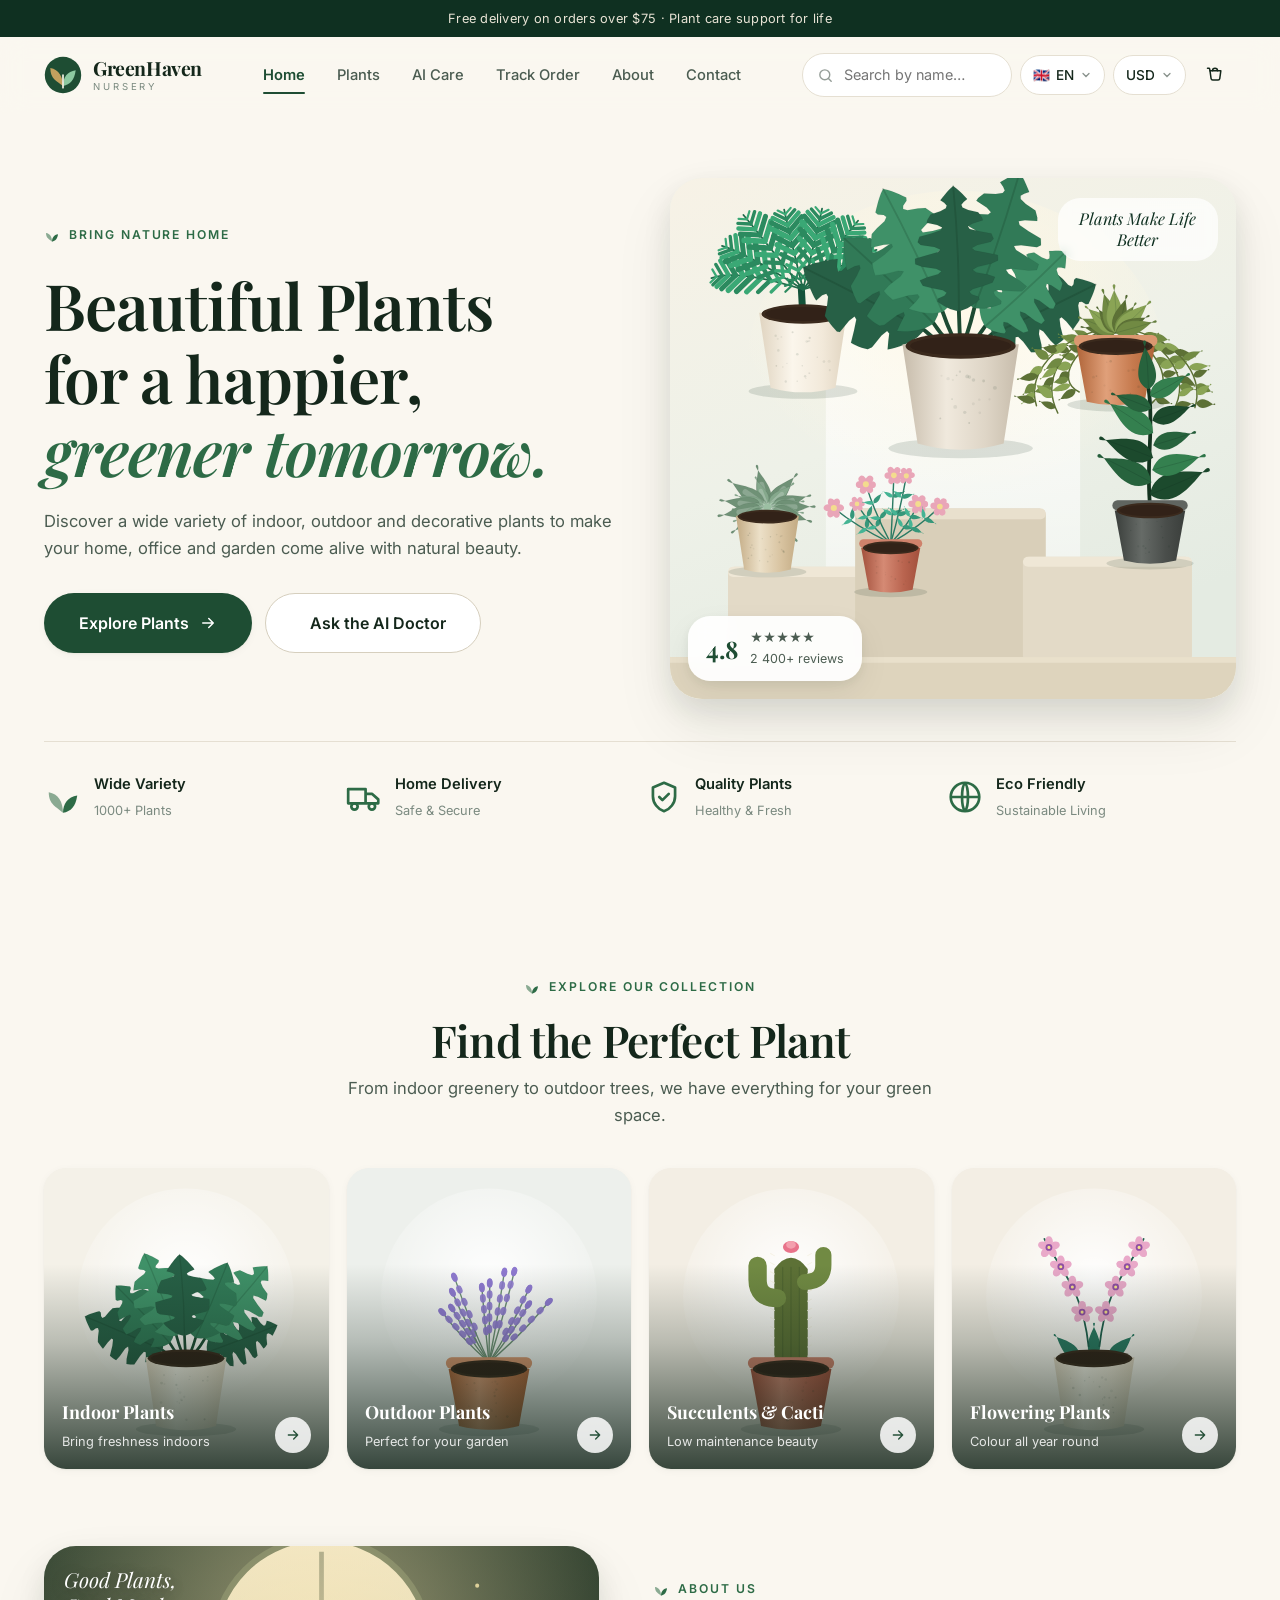
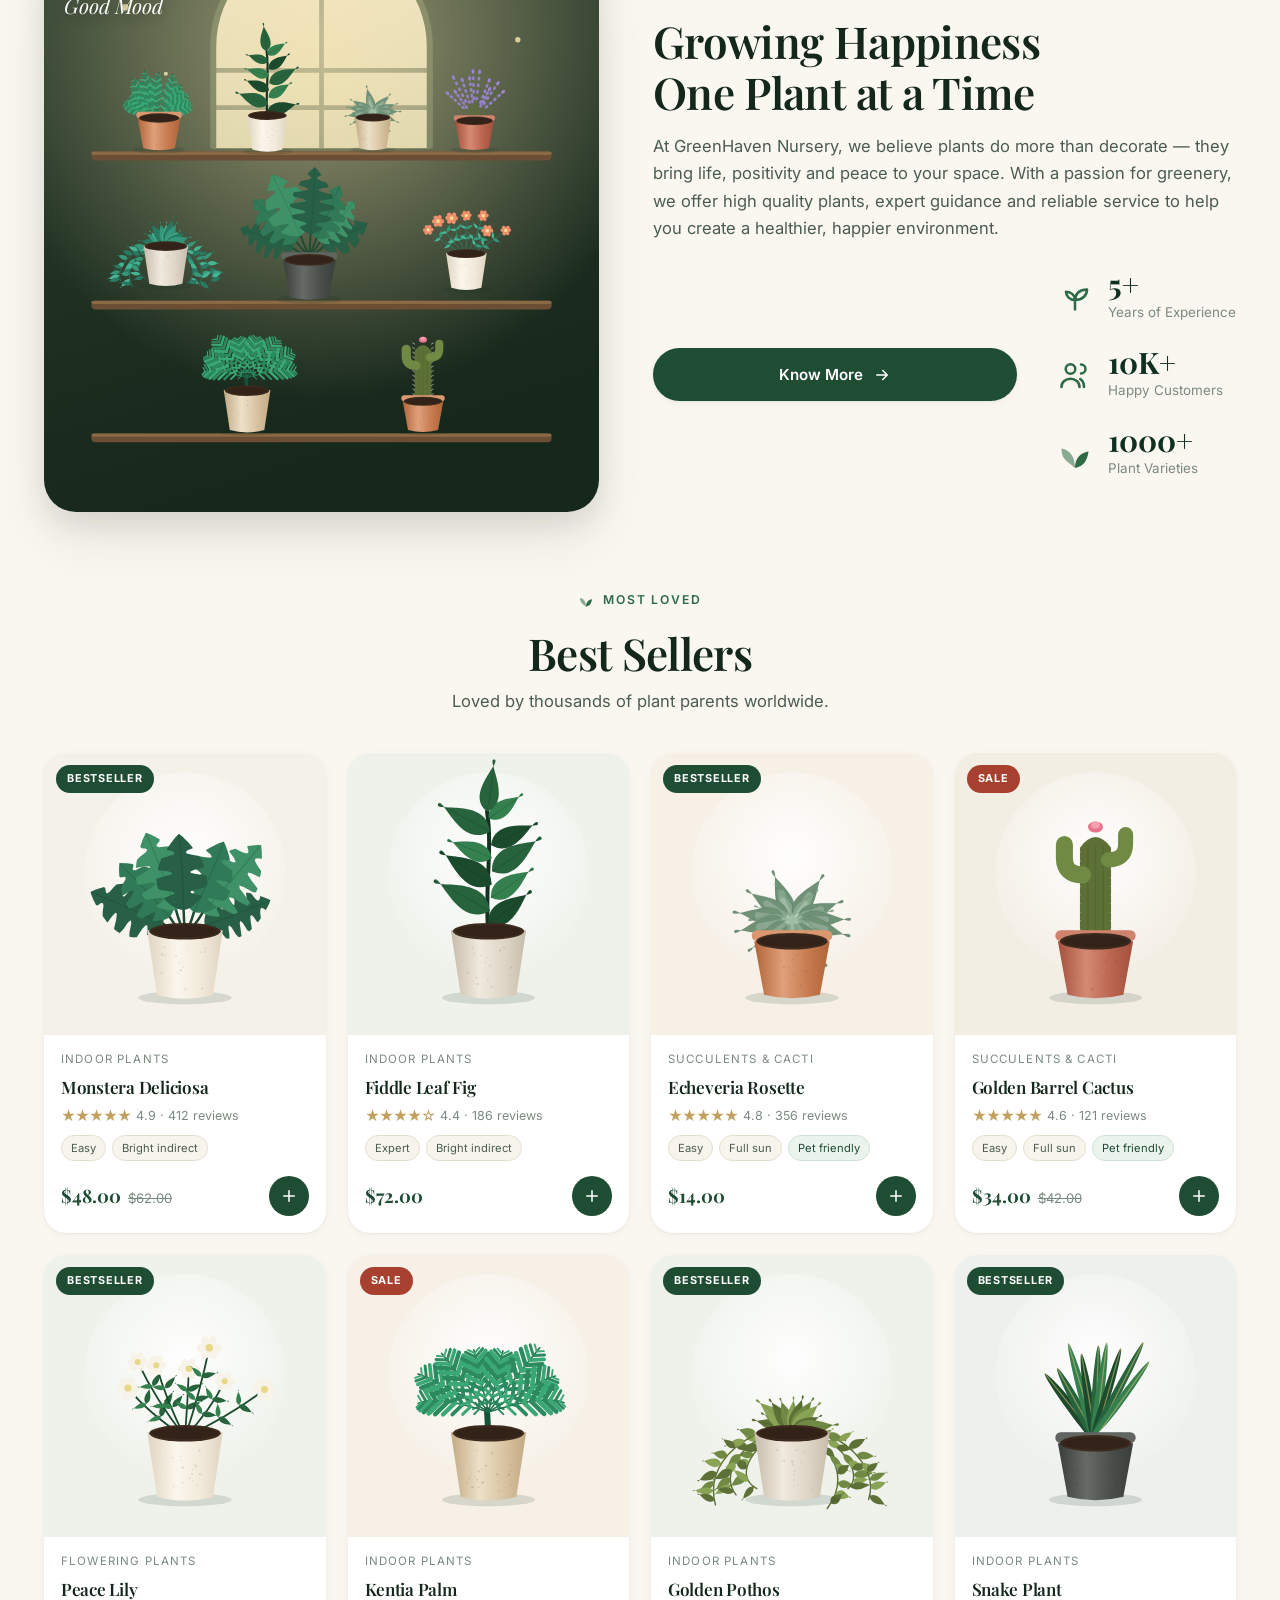
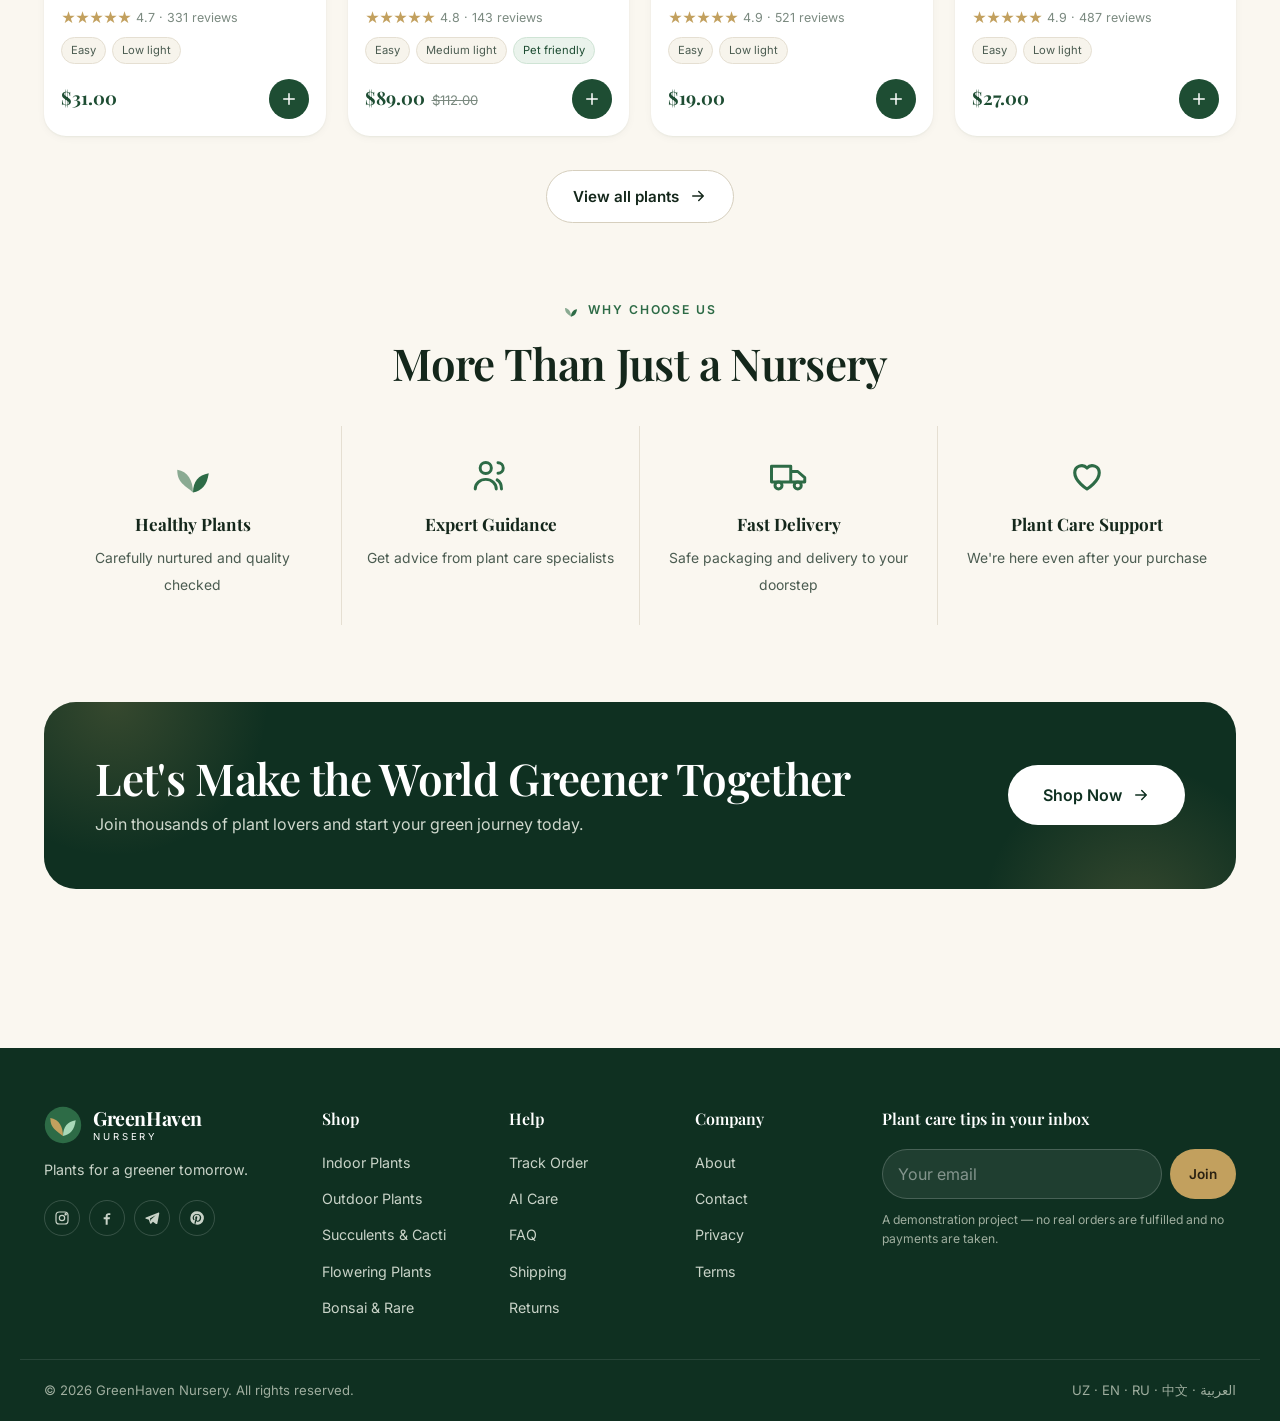
==== index.html @ f71c5d6a "GreenHaven Nursery: multilingual plant shop with AI care assistant Static site (no build step, no ba" ====
<!doctype html>
<html lang="en" dir="ltr">
<head>
<meta charset="utf-8">
<meta name="viewport" content="width=device-width, initial-scale=1">
<title>GreenHaven Nursery — Plants, Flowers & AI Plant Care</title>
<meta name="description" content="Buy healthy indoor and outdoor plants, track your order, and ask our AI plant doctor anything about plant care.">
<meta name="theme-color" content="#1e4d33">
<link rel="icon" href="assets/img/ui/favicon.svg" type="image/svg+xml">
<link rel="preconnect" href="https://fonts.googleapis.com">
<link rel="preconnect" href="https://fonts.gstatic.com" crossorigin>
<link href="https://fonts.googleapis.com/css2?family=Playfair+Display:ital,wght@0,500;0,600;0,700;1,500;1,600&family=Inter:wght@400;500;600;700&family=Noto+Kufi+Arabic:wght@400;600;700&family=Noto+Sans+SC:wght@400;500;700&display=swap" rel="stylesheet">
<link rel="stylesheet" href="assets/css/style.css">
<meta property="og:title" content="GreenHaven Nursery">
<meta property="og:description" content="Plants, flowers and an AI plant-care doctor — in five languages.">
<meta property="og:type" content="website">
</head>
<body>

<div class="topbar">
  <span data-i18n="topbar.msg">Free delivery on orders over $75 · Plant care support for life</span>
</div>

<header class="site-head" id="head">
  <div class="wrap nav">
    <a href="#/" class="logo" aria-label="GreenHaven home">
      <svg class="logo-mark" viewBox="0 0 48 48" aria-hidden="true">
        <circle cx="24" cy="24" r="23" fill="#1e4d33"/>
        <path d="M24 38c0-11 5.5-18.5 16-20-1.5 12.5-7 18-16 20Z" fill="#8cc9a0"/>
        <path d="M24 38C16 31 8 29 8 15c11 2 16 11 16 23Z" fill="#c2a05e"/>
        <path d="M24 40V24" stroke="#f2efe3" stroke-width="2.2" stroke-linecap="round"/>
      </svg>
      <span class="logo-text"><b>GreenHaven</b><span>Nursery</span></span>
    </a>

    <nav class="nav-links" id="navLinks">
      <a href="#/"        data-route="home"    data-i18n="nav.home">Home</a>
      <a href="#/shop"    data-route="shop"    data-i18n="nav.shop">Plants</a>
      <a href="#/care"    data-route="care"    data-i18n="nav.care">AI Care</a>
      <a href="#/track"   data-route="track"   data-i18n="nav.track">Track Order</a>
      <a href="#/about"   data-route="about"   data-i18n="nav.about">About</a>
      <a href="#/contact" data-route="contact" data-i18n="nav.contact">Contact</a>
    </nav>

    <div class="nav-tools">
      <div class="search-wrap">
        <div class="search-box">
          <svg viewBox="0 0 24 24" fill="none" stroke="currentColor" stroke-width="2" aria-hidden="true"><circle cx="11" cy="11" r="7"/><path d="m20 20-3.5-3.5" stroke-linecap="round"/></svg>
          <input type="search" id="search" autocomplete="off" data-i18n-ph="shop.search.ph" placeholder="Search by name…" aria-label="Search plants">
        </div>
        <div class="search-pop" id="searchPop"></div>
      </div>

      <div class="picker" id="langPicker">
        <button class="picker-btn" id="langBtn" aria-haspopup="true" aria-expanded="false">
          <span class="flag" id="langFlag">🇬🇧</span>
          <span id="langLabel">EN</span>
          <svg class="caret" viewBox="0 0 24 24" fill="none" stroke="currentColor" stroke-width="2.5" aria-hidden="true"><path d="m6 9 6 6 6-6" stroke-linecap="round"/></svg>
        </button>
        <div class="picker-menu" id="langMenu" role="menu"></div>
      </div>

      <div class="picker" id="curPicker">
        <button class="picker-btn" id="curBtn" aria-haspopup="true" aria-expanded="false">
          <span id="curLabel">USD</span>
          <svg class="caret" viewBox="0 0 24 24" fill="none" stroke="currentColor" stroke-width="2.5" aria-hidden="true"><path d="m6 9 6 6 6-6" stroke-linecap="round"/></svg>
        </button>
        <div class="picker-menu" id="curMenu" role="menu"></div>
      </div>

      <a href="#/cart" class="icon-btn" id="cartBtn" aria-label="Cart">
        <svg viewBox="0 0 24 24" fill="none" stroke="currentColor" stroke-width="1.8" aria-hidden="true"><path d="M6 7h13l-1.3 9.3a2 2 0 0 1-2 1.7H9.3a2 2 0 0 1-2-1.7L6 7Z" stroke-linejoin="round"/><path d="M9 7a3 3 0 0 1 6 0" stroke-linecap="round"/><path d="M3 4h1.6a1 1 0 0 1 1 .8L6 7" stroke-linecap="round"/></svg>
        <span class="cart-count" id="cartCount" hidden>0</span>
      </a>

      <button class="icon-btn burger" id="burger" aria-label="Menu">
        <svg viewBox="0 0 24 24" fill="none" stroke="currentColor" stroke-width="2" aria-hidden="true"><path d="M4 7h16M4 12h16M4 17h16" stroke-linecap="round"/></svg>
      </button>
    </div>
  </div>
</header>

<div class="drawer-back" id="drawerBack"></div>
<aside class="drawer" id="drawer" aria-label="Menu">
  <div class="drawer-head">
    <b style="font-family:var(--display);font-size:1.1rem" data-i18n="nav.menu">Menu</b>
    <button class="icon-btn" id="drawerClose" aria-label="Close">
      <svg viewBox="0 0 24 24" fill="none" stroke="currentColor" stroke-width="2" aria-hidden="true"><path d="M6 6l12 12M18 6 6 18" stroke-linecap="round"/></svg>
    </button>
  </div>
  <a href="#/"        data-route="home"    data-i18n="nav.home">Home</a>
  <a href="#/shop"    data-route="shop"    data-i18n="nav.shop">Plants</a>
  <a href="#/care"    data-route="care"    data-i18n="nav.care">AI Care</a>
  <a href="#/track"   data-route="track"   data-i18n="nav.track">Track Order</a>
  <a href="#/about"   data-route="about"   data-i18n="nav.about">About</a>
  <a href="#/contact" data-route="contact" data-i18n="nav.contact">Contact</a>
  <a href="#/cart"    data-route="cart"    data-i18n="nav.cart">Cart</a>
  <div class="drawer-pickers">
    <h6 data-i18n="c.language">Language</h6>
    <div class="row" id="drawerLang"></div>
    <h6 data-i18n="c.currency">Currency</h6>
    <div class="row" id="drawerCur"></div>
  </div>
</aside>

<main id="app" role="main"></main>

<footer class="site-foot">
  <div class="wrap foot-grid">
    <div class="foot-brand">
      <div class="logo">
        <svg class="logo-mark" viewBox="0 0 48 48" aria-hidden="true">
          <circle cx="24" cy="24" r="23" fill="#2d6b46"/>
          <path d="M24 38c0-11 5.5-18.5 16-20-1.5 12.5-7 18-16 20Z" fill="#a8d9b8"/>
          <path d="M24 38C16 31 8 29 8 15c11 2 16 11 16 23Z" fill="#c2a05e"/>
        </svg>
        <span class="logo-text"><b>GreenHaven</b><span>Nursery</span></span>
      </div>
      <p data-i18n="ft.tag">Plants for a greener tomorrow.</p>
      <div class="socials">
        <a href="#/contact" aria-label="Instagram"><svg viewBox="0 0 24 24" fill="none" stroke="currentColor" stroke-width="1.8"><rect x="3" y="3" width="18" height="18" rx="5"/><circle cx="12" cy="12" r="4"/><circle cx="17.5" cy="6.5" r="1" fill="currentColor"/></svg></a>
        <a href="#/contact" aria-label="Facebook"><svg viewBox="0 0 24 24" fill="currentColor"><path d="M13 22v-8h3l.5-3H13V9c0-1 .3-1.5 1.6-1.5H17V4.8c-.3 0-1.4-.1-2.6-.1-2.6 0-4.4 1.6-4.4 4.5V11H7v3h3v8h3Z"/></svg></a>
        <a href="#/contact" aria-label="Telegram"><svg viewBox="0 0 24 24" fill="currentColor"><path d="M21 4 2.8 11.2c-1 .4-1 1.7 0 2l4.5 1.4 1.7 5.2c.3.9 1.4 1 2 .3l2.4-2.5 4.5 3.3c.8.6 1.9.2 2.1-.8L22.9 5.3C23.1 4.4 22 3.6 21 4Zm-3.4 4-7 6.2-.3 3-1.4-4.3 8.7-4.9Z"/></svg></a>
        <a href="#/contact" aria-label="Pinterest"><svg viewBox="0 0 24 24" fill="currentColor"><path d="M12 2a10 10 0 0 0-3.6 19.3c-.1-.8-.1-2 .1-2.9l1.2-5s-.3-.6-.3-1.5c0-1.4.8-2.5 1.8-2.5.9 0 1.3.6 1.3 1.4 0 .9-.6 2.2-.9 3.4-.2 1 .5 1.9 1.5 1.9 1.9 0 3.2-2.4 3.2-5.2 0-2.1-1.5-3.7-4.1-3.7a4.7 4.7 0 0 0-4.9 4.7c0 .9.3 1.5.7 2 .2.2.2.3.1.5l-.2.8c-.1.3-.3.4-.5.2-1.3-.5-1.9-2-1.9-3.6 0-2.7 2.3-5.9 6.8-5.9 3.6 0 6 2.6 6 5.4 0 3.7-2 6.5-5.1 6.5-1 0-2-.6-2.3-1.2l-.6 2.5c-.2.8-.7 1.8-1.1 2.4A10 10 0 1 0 12 2Z"/></svg></a>
      </div>
    </div>

    <div>
      <h5 data-i18n="ft.shop">Shop</h5>
      <ul>
        <li><a href="#/shop?cat=indoor"    data-i18n="cat.indoor">Indoor Plants</a></li>
        <li><a href="#/shop?cat=outdoor"   data-i18n="cat.outdoor">Outdoor Plants</a></li>
        <li><a href="#/shop?cat=succulent" data-i18n="cat.succulent">Succulents</a></li>
        <li><a href="#/shop?cat=flowering" data-i18n="cat.flowering">Flowering</a></li>
        <li><a href="#/shop?cat=bonsai"    data-i18n="cat.bonsai">Bonsai</a></li>
      </ul>
    </div>

    <div>
      <h5 data-i18n="ft.help">Help</h5>
      <ul>
        <li><a href="#/track"   data-i18n="nav.track">Track Order</a></li>
        <li><a href="#/care"    data-i18n="nav.care">AI Care</a></li>
        <li><a href="#/contact" data-i18n="ft.faq">FAQ</a></li>
        <li><a href="#/contact" data-i18n="ft.shipping">Shipping</a></li>
        <li><a href="#/contact" data-i18n="ft.returns">Returns</a></li>
      </ul>
    </div>

    <div>
      <h5 data-i18n="ft.company">Company</h5>
      <ul>
        <li><a href="#/about"   data-i18n="nav.about">About</a></li>
        <li><a href="#/contact" data-i18n="nav.contact">Contact</a></li>
        <li><a href="#/about"   data-i18n="ft.privacy">Privacy</a></li>
        <li><a href="#/about"   data-i18n="ft.terms">Terms</a></li>
      </ul>
    </div>

    <div>
      <h5 data-i18n="ft.newsletter">Plant care tips in your inbox</h5>
      <form class="news" id="newsForm">
        <input type="email" required data-i18n-ph="ft.nph" placeholder="Your email" aria-label="Email">
        <button class="btn btn-accent btn-sm" type="submit" data-i18n="ft.njoin">Join</button>
      </form>
      <p class="tiny" style="margin-top:12px;color:#9fae9f" data-i18n="ft.demo">A demonstration project — no real orders are fulfilled and no payments are taken.</p>
    </div>
  </div>

  <div class="wrap foot-base">
    <span>© <span id="year">2026</span> GreenHaven Nursery. <span data-i18n="ft.rights">All rights reserved.</span></span>
    <span>UZ · EN · RU · 中文 · العربية</span>
  </div>
</footer>

<div class="toasts" id="toasts" aria-live="polite"></div>

<script src="assets/js/i18n.js"></script>
<script src="assets/js/data.js"></script>
<script src="assets/js/kb.js"></script>
<script src="assets/js/kb-topics.js"></script>
<script src="assets/js/kb-topics2.js"></script>
<script src="assets/js/kb-topics3.js"></script>
<script src="assets/js/ai.js"></script>
<script src="assets/js/store.js"></script>
<script src="assets/js/app.js"></script>
</body>
</html>
---- assets/css/style.css ----
/* ==========================================================================
   GreenHaven Nursery — design system
   ========================================================================== */

:root {
  --bg:        #faf7f0;
  --bg-tint:   #f2efe5;
  --surface:   #ffffff;
  --surface-2: #f7f4ec;
  --ink:       #14271b;
  --ink-2:     #4b5c51;
  --ink-3:     #7b8a80;
  --brand:     #1e4d33;
  --brand-2:   #2d6b46;
  --brand-ink: #0f3021;
  --accent:    #c2a05e;
  --accent-2:  #e8dcc0;
  --line:      #e5dfd2;
  --line-2:    #d6cfbe;
  --danger:    #a8402f;
  --ok:        #2d6b46;

  --r-sm: 8px;
  --r-md: 14px;
  --r-lg: 22px;
  --r-xl: 32px;
  --r-pill: 999px;

  --sh-1: 0 1px 2px rgba(20,39,27,.05), 0 2px 8px rgba(20,39,27,.04);
  --sh-2: 0 4px 12px rgba(20,39,27,.07), 0 12px 32px rgba(20,39,27,.06);
  --sh-3: 0 12px 28px rgba(20,39,27,.10), 0 28px 60px rgba(20,39,27,.08);

  --display: 'Playfair Display', Georgia, 'Times New Roman', serif;
  --body: 'Inter', system-ui, -apple-system, 'Segoe UI', Roboto, sans-serif;

  --wrap: 1240px;
  --nav-h: 76px;
}

html[lang="ar"] { --display: 'Noto Kufi Arabic', 'Playfair Display', serif;
                  --body: 'Noto Kufi Arabic', 'Inter', system-ui, sans-serif; }
html[lang="zh"] { --display: 'Noto Serif SC', 'Playfair Display', serif;
                  --body: 'Noto Sans SC', 'Inter', system-ui, sans-serif; }

* { box-sizing: border-box; }

html { scroll-behavior: smooth; -webkit-text-size-adjust: 100%; }

body {
  margin: 0;
  background: var(--bg);
  color: var(--ink);
  font-family: var(--body);
  font-size: 16px;
  line-height: 1.65;
  -webkit-font-smoothing: antialiased;
  overflow-x: hidden;
}

img, svg { max-width: 100%; display: block; }
a { color: inherit; text-decoration: none; }
button, input, select, textarea { font: inherit; color: inherit; }

h1, h2, h3, h4 { font-family: var(--display); font-weight: 600; line-height: 1.14; margin: 0; letter-spacing: -.015em; }
h1 { font-size: clamp(2.3rem, 5.2vw, 4rem); }
h2 { font-size: clamp(1.8rem, 3.6vw, 2.75rem); }
h3 { font-size: clamp(1.25rem, 2vw, 1.6rem); }
h4 { font-size: 1.08rem; }
p  { margin: 0 0 1em; }

.wrap { width: 100%; max-width: var(--wrap); margin-inline: auto; padding-inline: 24px; }
.sr { position: absolute; width: 1px; height: 1px; overflow: hidden; clip: rect(0 0 0 0); white-space: nowrap; }

/* --------------------------------------------------------------- buttons */
.btn {
  display: inline-flex; align-items: center; gap: 10px; justify-content: center;
  padding: 13px 26px; border-radius: var(--r-pill); border: 1.5px solid transparent;
  font-weight: 600; font-size: .95rem; cursor: pointer;
  transition: transform .16s ease, box-shadow .16s ease, background .16s ease, color .16s ease, border-color .16s ease;
  white-space: nowrap; background: none;
}
.btn:active { transform: translateY(1px); }
.btn-primary { background: var(--brand); color: #fff; box-shadow: var(--sh-1); }
.btn-primary:hover { background: var(--brand-ink); box-shadow: var(--sh-2); }
.btn-ghost { border-color: var(--line-2); color: var(--ink); background: var(--surface); }
.btn-ghost:hover { border-color: var(--brand); color: var(--brand); }
.btn-accent { background: var(--accent); color: #2a2111; }
.btn-accent:hover { filter: brightness(1.05); }
.btn-light { background: #fff; color: var(--brand-ink); }
.btn-light:hover { background: var(--accent-2); }
.btn-sm { padding: 9px 18px; font-size: .85rem; }
.btn-lg { padding: 16px 34px; font-size: 1rem; }
.btn-block { width: 100%; }
.btn[disabled] { opacity: .5; cursor: not-allowed; }
.btn .ico { width: 18px; height: 18px; flex: none; }
[dir="rtl"] .btn .ico-arrow { transform: scaleX(-1); }

.chip {
  display: inline-flex; align-items: center; gap: 7px; padding: 7px 15px;
  border-radius: var(--r-pill); border: 1px solid var(--line-2);
  background: var(--surface); font-size: .84rem; font-weight: 500; cursor: pointer;
  transition: all .15s ease;
}
.chip:hover { border-color: var(--brand); color: var(--brand); }
.chip.on { background: var(--brand); border-color: var(--brand); color: #fff; }

.eyebrow {
  display: inline-flex; align-items: center; gap: 9px;
  font-size: .76rem; font-weight: 600; letter-spacing: .16em; text-transform: uppercase;
  color: var(--brand-2);
}
.eyebrow::before { content: ''; width: 16px; height: 16px; flex: none;
  background: url("data:image/svg+xml,%3Csvg xmlns='http://www.w3.org/2000/svg' viewBox='0 0 24 24' fill='%232d6b46'%3E%3Cpath d='M12 22c0-6 3-10 9-11-1 7-4 10-9 11Z'/%3E%3Cpath d='M12 22C8 18 3 17 3 9c6 1 9 6 9 13Z' opacity='.55'/%3E%3C/svg%3E") center/contain no-repeat; }
.center { text-align: center; }
.center .eyebrow { justify-content: center; }
.lead { color: var(--ink-2); font-size: 1.04rem; max-width: 62ch; }
.center .lead { margin-inline: auto; }

/* ---------------------------------------------------------------- header */
.topbar {
  background: var(--brand-ink); color: #e8e3d5; font-size: .8rem;
  text-align: center; padding: 8px 16px; letter-spacing: .02em;
}
.topbar b { color: var(--accent); font-weight: 600; }

.site-head {
  position: sticky; top: 0; z-index: 60;
  background: rgba(250,247,240,.88); backdrop-filter: blur(14px);
  border-bottom: 1px solid transparent; transition: border-color .2s, box-shadow .2s;
}
.site-head.stuck { border-color: var(--line); box-shadow: var(--sh-1); }
.nav { display: flex; align-items: center; gap: 18px; height: var(--nav-h); }

.logo { display: flex; align-items: center; gap: 11px; flex: none; }
.logo-mark { width: 38px; height: 38px; flex: none; }
.logo-text { display: flex; flex-direction: column; line-height: 1; }
.logo-text b { font-family: var(--display); font-size: 1.22rem; font-weight: 700; letter-spacing: -.02em; }
.logo-text span { font-size: .6rem; letter-spacing: .3em; text-transform: uppercase; color: var(--ink-3); margin-top: 3px; }

.nav-links { display: flex; align-items: center; gap: 4px; margin-inline: auto; }
.nav-links a {
  padding: 9px 14px; border-radius: var(--r-pill); font-size: .92rem; font-weight: 500;
  color: var(--ink-2); transition: color .15s, background .15s; position: relative;
}
.nav-links a:hover { color: var(--brand); background: var(--surface-2); }
.nav-links a.active { color: var(--brand); font-weight: 600; }
.nav-links a.active::after {
  content: ''; position: absolute; inset-inline: 14px; bottom: 2px; height: 2px;
  background: var(--brand); border-radius: 2px;
}

.nav-tools { display: flex; align-items: center; gap: 8px; flex: none; }
.icon-btn {
  width: 42px; height: 42px; border-radius: var(--r-pill); border: 1px solid transparent;
  display: grid; place-items: center; cursor: pointer; background: none;
  transition: background .15s, border-color .15s; position: relative; color: var(--ink);
}
.icon-btn:hover { background: var(--surface-2); border-color: var(--line); }
.icon-btn svg { width: 20px; height: 20px; }
.cart-count {
  position: absolute; top: 2px; inset-inline-end: 2px; min-width: 19px; height: 19px;
  padding: 0 5px; border-radius: var(--r-pill); background: var(--brand); color: #fff;
  font-size: .68rem; font-weight: 700; display: grid; place-items: center; line-height: 1;
}
.cart-count[hidden] { display: none; }   /* author display: must beat the UA hidden rule */

.picker { position: relative; }
.picker-btn {
  display: flex; align-items: center; gap: 6px; padding: 8px 12px; cursor: pointer;
  border: 1px solid var(--line); background: var(--surface); border-radius: var(--r-pill);
  font-size: .85rem; font-weight: 500; transition: border-color .15s;
}
.picker-btn:hover { border-color: var(--brand); }
.picker-btn .caret { width: 12px; height: 12px; opacity: .5; }
.picker-menu {
  position: absolute; top: calc(100% + 8px); inset-inline-end: 0; min-width: 190px;
  background: var(--surface); border: 1px solid var(--line); border-radius: var(--r-md);
  box-shadow: var(--sh-3); padding: 6px; z-index: 80; display: none;
}
.picker.open .picker-menu { display: block; }
.picker-menu button {
  display: flex; align-items: center; gap: 10px; width: 100%; padding: 9px 12px;
  border: 0; background: none; border-radius: var(--r-sm); cursor: pointer;
  font-size: .9rem; text-align: start;
}
.picker-menu button:hover { background: var(--surface-2); }
.picker-menu button.on { background: var(--brand); color: #fff; }
.picker-menu .flag { font-size: 1.1rem; line-height: 1; }
.picker-menu .sub { margin-inline-start: auto; font-size: .76rem; opacity: .6; }

.burger { display: none; }

/* mobile drawer */
.drawer-back {
  position: fixed; inset: 0; background: rgba(20,39,27,.45); z-index: 90;
  opacity: 0; pointer-events: none; transition: opacity .25s;
}
.drawer-back.open { opacity: 1; pointer-events: auto; }
.drawer {
  position: fixed; inset-block: 0; inset-inline-end: 0; width: min(330px, 86vw);
  background: var(--bg); z-index: 95; padding: 22px; overflow-y: auto;
  transform: translateX(100%); transition: transform .3s cubic-bezier(.4,0,.2,1);
  display: flex; flex-direction: column; gap: 6px;
}
[dir="rtl"] .drawer { transform: translateX(-100%); }
.drawer.open { transform: translateX(0) !important; }
.drawer a {
  padding: 13px 14px; border-radius: var(--r-md); font-weight: 500;
  display: flex; align-items: center; justify-content: space-between;
}
.drawer a:hover, .drawer a.active { background: var(--surface); color: var(--brand); }
.drawer-head { display: flex; align-items: center; justify-content: space-between; margin-bottom: 14px; }

/* search overlay */
.search-wrap { position: relative; flex: none; }
.search-box {
  display: flex; align-items: center; gap: 8px; background: var(--surface);
  border: 1px solid var(--line); border-radius: var(--r-pill); padding: 8px 14px;
  width: 210px; transition: width .2s, border-color .15s;
}
.search-box:focus-within { border-color: var(--brand); width: 260px; }
.search-box input { border: 0; outline: 0; background: none; width: 100%; font-size: .9rem; }
.search-box svg { width: 17px; height: 17px; opacity: .45; flex: none; }
.search-pop {
  position: absolute; top: calc(100% + 8px); inset-inline-end: 0; width: 340px;
  background: var(--surface); border: 1px solid var(--line); border-radius: var(--r-md);
  box-shadow: var(--sh-3); padding: 7px; display: none; max-height: 380px; overflow-y: auto; z-index: 80;
}
.search-pop.open { display: block; }
.search-pop a { display: flex; gap: 11px; align-items: center; padding: 8px; border-radius: var(--r-sm); }
.search-pop a:hover { background: var(--surface-2); }
.search-pop img { width: 42px; height: 42px; border-radius: var(--r-sm); object-fit: cover; }
.search-pop .nm { font-size: .9rem; font-weight: 500; }
.search-pop .pr { font-size: .82rem; color: var(--brand); font-weight: 600; }
.search-pop .empty { padding: 16px; text-align: center; color: var(--ink-3); font-size: .88rem; }

/* ------------------------------------------------------------------ hero */
.hero { position: relative; overflow: hidden; padding-block: clamp(32px, 5vw, 64px) clamp(40px, 6vw, 80px); }
.hero-grid { display: grid; grid-template-columns: 1.02fr 1fr; gap: 48px; align-items: center; }
.hero h1 { margin: 18px 0 20px; }
.hero h1 em { font-style: italic; color: var(--brand-2); }
.hero .lead { margin-bottom: 30px; }
.hero-cta { display: flex; gap: 13px; flex-wrap: wrap; }

.hero-art { position: relative; border-radius: var(--r-xl); overflow: hidden;
  background: linear-gradient(150deg, #e9efe7, #f6f1e4); box-shadow: var(--sh-3);
  aspect-ratio: 1/.92; }
.hero-art img { width: 100%; height: 100%; object-fit: cover; }
.hero-note {
  position: absolute; top: 20px; inset-inline-end: 18px; font-family: var(--display);
  font-style: italic; font-size: 1.02rem; color: var(--brand-ink); text-align: center;
  background: rgba(255,255,255,.72); backdrop-filter: blur(6px);
  padding: 10px 16px; border-radius: var(--r-lg); line-height: 1.3; max-width: 160px;
}
.hero-badge {
  position: absolute; inset-inline-start: 18px; bottom: 18px;
  background: rgba(255,255,255,.93); backdrop-filter: blur(8px);
  border-radius: var(--r-lg); padding: 12px 18px; box-shadow: var(--sh-2);
  display: flex; align-items: center; gap: 12px;
}
.hero-badge b { font-family: var(--display); font-size: 1.5rem; color: var(--brand); line-height: 1; }
.hero-badge span { font-size: .78rem; color: var(--ink-2); }

.feature-strip {
  display: grid; grid-template-columns: repeat(4, 1fr); gap: 10px;
  margin-top: 42px; padding-top: 30px; border-top: 1px solid var(--line);
}
.feat { display: flex; align-items: center; gap: 12px; }
.feat .fi { display: block; width: 38px; height: 38px; flex: none; color: var(--brand-2); }
.feat b { display: block; font-size: .92rem; font-weight: 600; }
.feat span { font-size: .8rem; color: var(--ink-3); }

/* ----------------------------------------------------------- categories */
.section { padding-block: clamp(48px, 6vw, 86px); }
.section-head { margin-bottom: 38px; }
.section-head h2 { margin: 12px 0 10px; }

.cat-grid { display: grid; grid-template-columns: repeat(4, 1fr); gap: 18px; }
.cat-card {
  position: relative; border-radius: var(--r-lg); overflow: hidden; aspect-ratio: 1/1.06;
  background: var(--surface-2); box-shadow: var(--sh-1); display: block;
  transition: transform .25s ease, box-shadow .25s ease;
}
.cat-card:hover { transform: translateY(-5px); box-shadow: var(--sh-3); }
.cat-card img { width: 100%; height: 100%; object-fit: cover; transition: transform .5s ease; }
.cat-card:hover img { transform: scale(1.06); }
.cat-card::after {
  content: ''; position: absolute; inset: 0;
  background: linear-gradient(to top, rgba(14,33,22,.82) 0%, rgba(14,33,22,.25) 42%, transparent 68%);
}
.cat-body { position: absolute; inset-inline: 18px; bottom: 16px; z-index: 2; color: #fff;
  display: flex; align-items: flex-end; justify-content: space-between; gap: 10px; }
.cat-body b { font-family: var(--display); font-size: 1.12rem; display: block; }
.cat-body span { font-size: .8rem; opacity: .85; }
.cat-go { width: 36px; height: 36px; border-radius: var(--r-pill); background: #fff;
  display: grid; place-items: center; flex: none; color: var(--brand); }
.cat-go svg { width: 16px; height: 16px; }
[dir="rtl"] .cat-go svg { transform: scaleX(-1); }

/* ------------------------------------------------------------- products */
.prod-grid { display: grid; grid-template-columns: repeat(4, 1fr); gap: 22px; }
.card {
  background: var(--surface); border-radius: var(--r-lg); overflow: hidden;
  box-shadow: var(--sh-1); display: flex; flex-direction: column;
  transition: transform .22s ease, box-shadow .22s ease; position: relative;
}
.card:hover { transform: translateY(-5px); box-shadow: var(--sh-3); }
.card-media { position: relative; display: block; background: var(--surface-2); aspect-ratio: 1/1; overflow: hidden; }
.card-media img { width: 100%; height: 100%; object-fit: cover; transition: transform .45s ease; }
.card:hover .card-media img { transform: scale(1.05); }
.badge {
  position: absolute; top: 12px; inset-inline-start: 12px; z-index: 2;
  padding: 5px 11px; border-radius: var(--r-pill); font-size: .68rem; font-weight: 700;
  letter-spacing: .07em; text-transform: uppercase; background: var(--brand); color: #fff;
}
.badge.sale { background: var(--danger); }
.badge.new { background: var(--accent); color: #2a2111; }
.badge.rare { background: #4b3a73; }
.wish {
  position: absolute; top: 10px; inset-inline-end: 10px; z-index: 2;
  width: 34px; height: 34px; border-radius: var(--r-pill); border: 0; cursor: pointer;
  background: rgba(255,255,255,.9); display: grid; place-items: center; color: var(--ink-2);
  opacity: 0; transform: translateY(-4px); transition: all .2s ease;
}
.card:hover .wish { opacity: 1; transform: none; }
.wish svg { width: 17px; height: 17px; }
.wish.on { color: var(--danger); }
.wish.on svg { fill: currentColor; }

.card-body { padding: 15px 17px 17px; display: flex; flex-direction: column; gap: 7px; flex: 1; }
.card-cat { font-size: .72rem; letter-spacing: .1em; text-transform: uppercase; color: var(--ink-3); }
.card-name { font-family: var(--display); font-size: 1.07rem; font-weight: 600; line-height: 1.25; }
.card-name a:hover { color: var(--brand); }
.stars { display: flex; align-items: center; gap: 5px; font-size: .78rem; color: var(--ink-3); }
.stars .s { color: var(--accent); letter-spacing: -1px; font-size: .9rem; }
.card-foot { display: flex; align-items: center; justify-content: space-between; gap: 10px; margin-top: auto; padding-top: 8px; }
.price { font-size: 1.15rem; font-weight: 700; color: var(--brand); font-family: var(--display); }
.price s { font-size: .82rem; color: var(--ink-3); font-weight: 400; margin-inline-start: 7px; font-family: var(--body); }
.add-btn {
  width: 40px; height: 40px; border-radius: var(--r-pill); border: 0; cursor: pointer;
  background: var(--brand); color: #fff; display: grid; place-items: center; flex: none;
  transition: background .15s, transform .15s;
}
.add-btn:hover { background: var(--brand-ink); transform: scale(1.06); }
.add-btn svg { width: 18px; height: 18px; }
.add-btn.done { background: var(--ok); }
.card.out .card-media { filter: grayscale(.6) opacity(.65); }
.tags { display: flex; gap: 6px; flex-wrap: wrap; }
.tag { font-size: .7rem; padding: 3px 9px; border-radius: var(--r-pill); background: var(--surface-2); color: var(--ink-2); border: 1px solid var(--line); }
.tag.pet { background: #eaf3ec; color: var(--brand); border-color: #cfe4d5; }

/* ---------------------------------------------------------------- about */
.about-grid { display: grid; grid-template-columns: 1fr 1.05fr; gap: 54px; align-items: center; }
.about-art { border-radius: var(--r-xl); overflow: hidden; box-shadow: var(--sh-3); position: relative;
  background: linear-gradient(145deg,#eaf0e8,#f7f2e6); aspect-ratio: 1/1.02; }
.about-art img { width: 100%; height: 100%; object-fit: cover; }
.about-quote {
  position: absolute; top: 20px; inset-inline-start: 20px; color: #fff;
  font-family: var(--display); font-style: italic; font-size: 1.3rem; line-height: 1.25;
  text-shadow: 0 2px 14px rgba(0,0,0,.4); max-width: 160px;
}
.stats { display: flex; flex-direction: column; gap: 22px; }
.stat { display: flex; align-items: center; gap: 15px; }
.stat .si { display: block; width: 36px; height: 36px; color: var(--brand-2); flex: none; }
.stat b { font-family: var(--display); font-size: 1.85rem; line-height: 1; display: block; color: var(--brand-ink); }
.stat span { font-size: .84rem; color: var(--ink-3); }
.about-row { display: grid; grid-template-columns: 1fr auto; gap: 40px; align-items: center; }

/* ------------------------------------------------------------------ why */
.why-grid { display: grid; grid-template-columns: repeat(4, 1fr); gap: 0; margin-top: 10px; }
.why { padding: 28px 24px; text-align: center; border-inline-end: 1px solid var(--line); }
.why:last-child { border-inline-end: 0; }
.why .wi { display: block; width: 42px; height: 42px; margin: 0 auto 14px; color: var(--brand-2); }
.why b { display: block; font-family: var(--display); font-size: 1.07rem; margin-bottom: 6px; }
.why span { font-size: .87rem; color: var(--ink-2); }

/* ----------------------------------------------------------------- band */
.band {
  background: var(--brand-ink); color: #f2efe3; border-radius: var(--r-xl);
  padding: clamp(32px, 4vw, 52px) clamp(26px, 4vw, 56px); position: relative; overflow: hidden;
  display: flex; align-items: center; justify-content: space-between; gap: 30px; flex-wrap: wrap;
}
.band::before, .band::after {
  content: ''; position: absolute; width: 320px; height: 320px; border-radius: 50%;
  background: radial-gradient(circle, rgba(194,160,94,.22), transparent 68%);
}
.band::before { top: -160px; inset-inline-start: -90px; }
.band::after { bottom: -190px; inset-inline-end: -60px; }
.band h2 { color: #fff; position: relative; z-index: 1; }
.band p { color: #cfd8cd; margin: 8px 0 0; position: relative; z-index: 1; }
.band .btn { position: relative; z-index: 1; }

/* --------------------------------------------------------------- footer */
.site-foot { background: var(--brand-ink); color: #c9d3c8; margin-top: clamp(48px, 7vw, 96px); }
.foot-grid { display: grid; grid-template-columns: 1.6fr repeat(3, 1fr) 1.4fr; gap: 34px; padding-block: 58px 38px; }
.site-foot h5 { font-family: var(--display); font-size: 1rem; color: #fff; margin: 0 0 16px; font-weight: 600; }
.site-foot ul { list-style: none; margin: 0; padding: 0; display: flex; flex-direction: column; gap: 10px; }
.site-foot a { font-size: .89rem; transition: color .15s; }
.site-foot a:hover { color: var(--accent); }
.foot-brand .logo-text b, .foot-brand .logo-text span { color: #fff; }
.foot-brand p { font-size: .89rem; margin-top: 14px; max-width: 34ch; }
.news { display: flex; gap: 8px; margin-top: 14px; }
.news input {
  flex: 1; min-width: 0; padding: 11px 15px; border-radius: var(--r-pill);
  border: 1px solid rgba(255,255,255,.18); background: rgba(255,255,255,.07); color: #fff; outline: 0;
}
.news input::placeholder { color: rgba(255,255,255,.45); }
.news input:focus { border-color: var(--accent); }
.socials { display: flex; gap: 9px; margin-top: 18px; }
.socials a { width: 36px; height: 36px; border-radius: var(--r-pill); border: 1px solid rgba(255,255,255,.17);
  display: grid; place-items: center; transition: all .18s; }
.socials a:hover { background: var(--accent); border-color: var(--accent); color: var(--brand-ink); }
.socials svg { width: 16px; height: 16px; }
.foot-base {
  border-top: 1px solid rgba(255,255,255,.1); padding-block: 20px; font-size: .82rem;
  display: flex; justify-content: space-between; gap: 16px; flex-wrap: wrap; color: #9fae9f;
}

/* ------------------------------------------------------------ page head */
.page-head { padding-block: 40px 26px; }
.crumbs { font-size: .83rem; color: var(--ink-3); display: flex; gap: 8px; align-items: center; margin-bottom: 14px; flex-wrap: wrap; }
.crumbs a:hover { color: var(--brand); }
.crumbs span { opacity: .5; }

/* ----------------------------------------------------------- shop layout */
.shop-layout { display: grid; grid-template-columns: 258px 1fr; gap: 34px; align-items: start; }
.filters {
  background: var(--surface); border-radius: var(--r-lg); padding: 22px; box-shadow: var(--sh-1);
  position: sticky; top: calc(var(--nav-h) + 16px);
}
.filter-grp { padding-block: 16px; border-bottom: 1px solid var(--line); }
.filter-grp:first-of-type { padding-top: 0; }
.filter-grp:last-of-type { border-bottom: 0; padding-bottom: 0; }
.filter-grp h4 { font-family: var(--body); font-size: .78rem; font-weight: 700; letter-spacing: .1em;
  text-transform: uppercase; color: var(--ink-3); margin-bottom: 13px; }
.opt { display: flex; align-items: center; gap: 10px; padding: 6px 0; cursor: pointer; font-size: .9rem; }
.opt input { width: 17px; height: 17px; accent-color: var(--brand); cursor: pointer; flex: none; }
.opt label { flex: 1; cursor: pointer; }
.opt .n { margin-inline-start: auto; font-size: .78rem; color: var(--ink-3); }
.range { width: 100%; accent-color: var(--brand); margin-top: 6px; }
.range-val { display: flex; justify-content: space-between; font-size: .83rem; color: var(--ink-2); margin-top: 4px; }

.shop-bar { display: flex; align-items: center; justify-content: space-between; gap: 14px; margin-bottom: 22px; flex-wrap: wrap; }
.shop-bar .count { font-size: .9rem; color: var(--ink-2); }
.select {
  padding: 10px 16px; border-radius: var(--r-pill); border: 1px solid var(--line);
  background: var(--surface); font-size: .88rem; cursor: pointer; outline: 0;
}
.select:focus { border-color: var(--brand); }
.filter-toggle { display: none; }
.empty-state { text-align: center; padding: 70px 20px; color: var(--ink-3); }
.empty-state svg { width: 64px; height: 64px; margin: 0 auto 18px; opacity: .3; }

/* ------------------------------------------------------- product detail */
.pd { display: grid; grid-template-columns: 1fr 1fr; gap: 50px; align-items: start; }
.pd-art { border-radius: var(--r-xl); overflow: hidden; background: var(--surface-2); box-shadow: var(--sh-2); position: sticky; top: calc(var(--nav-h) + 20px); }
.pd-art img { width: 100%; aspect-ratio: 1/1; object-fit: cover; }
.pd h1 { font-size: clamp(1.9rem, 3.4vw, 2.7rem); margin-bottom: 10px; }
.pd-price { display: flex; align-items: baseline; gap: 12px; margin: 18px 0; }
.pd-price .price { font-size: 2rem; }
.pd-meta { display: grid; grid-template-columns: repeat(2, 1fr); gap: 1px; background: var(--line);
  border: 1px solid var(--line); border-radius: var(--r-md); overflow: hidden; margin: 22px 0; }
.pd-meta div { background: var(--surface); padding: 13px 16px; }
.pd-meta dt { font-size: .74rem; letter-spacing: .08em; text-transform: uppercase; color: var(--ink-3); }
.pd-meta dd { margin: 3px 0 0; font-size: .92rem; font-weight: 500; }
.qty { display: inline-flex; align-items: center; border: 1px solid var(--line-2); border-radius: var(--r-pill); overflow: hidden; }
.qty button { width: 42px; height: 46px; border: 0; background: none; cursor: pointer; font-size: 1.2rem; color: var(--ink-2); }
.qty button:hover { background: var(--surface-2); color: var(--brand); }
.qty input { width: 46px; height: 46px; border: 0; text-align: center; font-weight: 600; outline: 0; background: none; }
.pd-buy { display: flex; gap: 12px; flex-wrap: wrap; align-items: center; margin: 24px 0; }
.stock-line { font-size: .88rem; display: flex; align-items: center; gap: 8px; margin-bottom: 4px; }
.dot { width: 8px; height: 8px; border-radius: 50%; background: var(--ok); flex: none; }
.dot.low { background: var(--accent); }
.dot.no { background: var(--danger); }
.acc { border-top: 1px solid var(--line); }
.acc-item { border-bottom: 1px solid var(--line); }
.acc-head {
  width: 100%; display: flex; align-items: center; justify-content: space-between; gap: 12px;
  padding: 16px 0; background: none; border: 0; cursor: pointer; font-weight: 600; font-size: .98rem; text-align: start;
}
.acc-head svg { width: 18px; height: 18px; flex: none; transition: transform .2s; color: var(--ink-3); }
.acc-item.open .acc-head svg { transform: rotate(45deg); }
.acc-panel { display: none; padding-bottom: 18px; color: var(--ink-2); font-size: .93rem; }
.acc-item.open .acc-panel { display: block; }
.care-list { list-style: none; margin: 0; padding: 0; display: grid; gap: 10px; }
.care-list li { display: flex; gap: 11px; align-items: flex-start; }
.care-list .ci { display: block; width: 19px; height: 19px; flex: none; color: var(--brand-2); margin-top: 2px; }
.care-list b { font-weight: 600; color: var(--ink); }

/* ----------------------------------------------------------------- cart */
.cart-layout { display: grid; grid-template-columns: 1fr 352px; gap: 34px; align-items: start; }
.cart-list { background: var(--surface); border-radius: var(--r-lg); box-shadow: var(--sh-1); overflow: hidden; }
.cart-row { display: grid; grid-template-columns: 92px 1fr auto auto; gap: 16px; align-items: center;
  padding: 18px; border-bottom: 1px solid var(--line); }
.cart-row:last-child { border-bottom: 0; }
.cart-row img { width: 92px; height: 92px; border-radius: var(--r-md); object-fit: cover; background: var(--surface-2); }
.cart-row .nm { font-family: var(--display); font-size: 1.04rem; font-weight: 600; }
.cart-row .meta { font-size: .82rem; color: var(--ink-3); }
.cart-row .rm { background: none; border: 0; cursor: pointer; color: var(--ink-3); font-size: .82rem; padding: 0; margin-top: 6px; }
.cart-row .rm:hover { color: var(--danger); }
.qty-sm { display: inline-flex; align-items: center; border: 1px solid var(--line); border-radius: var(--r-pill); }
.qty-sm button { width: 32px; height: 34px; border: 0; background: none; cursor: pointer; color: var(--ink-2); }
.qty-sm button:hover { color: var(--brand); }
.qty-sm input { width: 36px; height: 34px; border: 0; text-align: center; outline: 0; background: none; font-weight: 600; font-size: .9rem; }
.cart-row .lt { font-weight: 700; color: var(--brand); min-width: 78px; text-align: end; }

.summary { background: var(--surface); border-radius: var(--r-lg); padding: 24px; box-shadow: var(--sh-1);
  position: sticky; top: calc(var(--nav-h) + 16px); }
.summary h3 { font-size: 1.22rem; margin-bottom: 18px; }
.sum-row { display: flex; justify-content: space-between; gap: 12px; padding: 9px 0; font-size: .93rem; color: var(--ink-2); }
.sum-row.total { border-top: 1px solid var(--line); margin-top: 10px; padding-top: 16px;
  font-size: 1.16rem; font-weight: 700; color: var(--ink); font-family: var(--display); }
.sum-row .free { color: var(--ok); font-weight: 600; }
.sum-row .disc { color: var(--danger); }
.promo-row { display: flex; gap: 8px; margin: 16px 0; }
.promo-row input { flex: 1; min-width: 0; padding: 11px 15px; border-radius: var(--r-pill); border: 1px solid var(--line); outline: 0; font-size: .88rem; }
.promo-row input:focus { border-color: var(--brand); }
.note { font-size: .82rem; padding: 10px 13px; border-radius: var(--r-sm); margin-bottom: 12px; }
.note.ok { background: #eaf3ec; color: var(--brand); }
.note.bad { background: #fbeae7; color: var(--danger); }
.note.info { background: var(--surface-2); color: var(--ink-2); border: 1px solid var(--line); }
.ship-opts { display: grid; gap: 9px; margin: 14px 0; }
.ship-opt { display: flex; align-items: center; gap: 12px; padding: 13px 15px; border: 1.5px solid var(--line);
  border-radius: var(--r-md); cursor: pointer; transition: border-color .15s, background .15s; }
.ship-opt:hover { border-color: var(--line-2); }
.ship-opt.on { border-color: var(--brand); background: #f3f8f4; }
.ship-opt input { accent-color: var(--brand); width: 17px; height: 17px; flex: none; }
.ship-opt label { flex: 1; cursor: pointer; display: block; }
.ship-opt b { display: block; font-size: .92rem; }
.ship-opt span { font-size: .8rem; color: var(--ink-3); }
.ship-opt .c { margin-inline-start: auto; font-weight: 600; color: var(--brand); }

/* ------------------------------------------------------------- checkout */
.steps { display: flex; align-items: center; gap: 6px; margin-bottom: 32px; flex-wrap: wrap; }
.step { display: flex; align-items: center; gap: 9px; font-size: .88rem; color: var(--ink-3); }
.step .num { width: 28px; height: 28px; border-radius: 50%; border: 1.5px solid var(--line-2);
  display: grid; place-items: center; font-size: .8rem; font-weight: 700; flex: none; }
.step.on { color: var(--brand); font-weight: 600; }
.step.on .num { background: var(--brand); border-color: var(--brand); color: #fff; }
.step.done .num { background: #eaf3ec; border-color: var(--brand); color: var(--brand); }
.step-line { flex: 1; min-width: 18px; height: 1.5px; background: var(--line); }

.form-card { background: var(--surface); border-radius: var(--r-lg); padding: 26px; box-shadow: var(--sh-1); }
.form-grid { display: grid; grid-template-columns: 1fr 1fr; gap: 16px; }
.field { display: flex; flex-direction: column; gap: 6px; }
.field.wide { grid-column: 1 / -1; }
.field label { font-size: .83rem; font-weight: 600; color: var(--ink-2); }
.field input, .field select, .field textarea {
  padding: 12px 15px; border-radius: var(--r-md); border: 1.5px solid var(--line);
  background: var(--surface); outline: 0; transition: border-color .15s; width: 100%;
}
.field input:focus, .field select:focus, .field textarea:focus { border-color: var(--brand); }
.field.err input, .field.err select { border-color: var(--danger); background: #fdf6f5; }
.field .msg { font-size: .78rem; color: var(--danger); min-height: 0; }
.field textarea { resize: vertical; min-height: 84px; }
.pay-opts { display: grid; gap: 10px; }
.card-brands { display: flex; gap: 6px; margin-inline-start: auto; }
.card-brands span { font-size: .62rem; font-weight: 700; letter-spacing: .04em; padding: 3px 7px;
  border: 1px solid var(--line-2); border-radius: 4px; color: var(--ink-3); }
.checkbox { display: flex; align-items: flex-start; gap: 11px; font-size: .88rem; cursor: pointer; margin-top: 6px; }
.checkbox input { width: 18px; height: 18px; accent-color: var(--brand); flex: none; margin-top: 2px; }
.checkbox label { cursor: pointer; }
.form-actions { display: flex; justify-content: space-between; gap: 12px; margin-top: 24px; flex-wrap: wrap; }
.review-block { border: 1px solid var(--line); border-radius: var(--r-md); padding: 16px 18px; margin-bottom: 14px; }
.review-block h4 { font-family: var(--body); font-size: .76rem; letter-spacing: .1em; text-transform: uppercase;
  color: var(--ink-3); margin-bottom: 8px; display: flex; justify-content: space-between; }
.review-block h4 button { background: none; border: 0; color: var(--brand); cursor: pointer; font-size: .78rem;
  text-transform: none; letter-spacing: 0; font-weight: 600; }
.review-block p { margin: 0; font-size: .92rem; }
.spinner { width: 17px; height: 17px; border: 2px solid rgba(255,255,255,.35); border-top-color: #fff;
  border-radius: 50%; animation: spin .7s linear infinite; }
@keyframes spin { to { transform: rotate(360deg); } }

/* ---------------------------------------------------------- confirmation */
.confirm { text-align: center; max-width: 620px; margin-inline: auto; padding-block: 30px 10px; }
.confirm-ico { width: 84px; height: 84px; margin: 0 auto 22px; border-radius: 50%; background: #eaf3ec;
  display: grid; place-items: center; color: var(--brand); }
.confirm-ico svg { width: 40px; height: 40px; }
.order-box { background: var(--surface); border-radius: var(--r-lg); padding: 24px; box-shadow: var(--sh-1);
  display: flex; justify-content: space-around; gap: 20px; margin: 26px 0; flex-wrap: wrap; }
.order-box div { text-align: center; }
.order-box dt { font-size: .74rem; letter-spacing: .1em; text-transform: uppercase; color: var(--ink-3); }
.order-box dd { margin: 5px 0 0; font-family: var(--display); font-size: 1.4rem; font-weight: 700; color: var(--brand); }

/* -------------------------------------------------------------- tracking */
.track-form { display: flex; gap: 10px; max-width: 480px; margin-inline: auto; }
.track-form input { flex: 1; min-width: 0; padding: 14px 20px; border-radius: var(--r-pill);
  border: 1.5px solid var(--line); outline: 0; font-size: 1rem; letter-spacing: .06em; text-align: center; }
.track-form input:focus { border-color: var(--brand); }
.timeline { position: relative; padding-inline-start: 34px; }
.timeline::before { content: ''; position: absolute; inset-inline-start: 11px; top: 10px; bottom: 14px;
  width: 2px; background: var(--line); }
.tl { position: relative; padding-bottom: 26px; }
.tl:last-child { padding-bottom: 0; }
.tl::before {
  content: ''; position: absolute; inset-inline-start: -29px; top: 4px; width: 16px; height: 16px;
  border-radius: 50%; background: var(--bg); border: 2px solid var(--line-2); z-index: 1;
}
.tl.done::before { background: var(--brand); border-color: var(--brand); }
.tl.now::before { background: var(--accent); border-color: var(--accent);
  box-shadow: 0 0 0 5px rgba(194,160,94,.22); animation: pulse 2s infinite; }
@keyframes pulse { 50% { box-shadow: 0 0 0 10px rgba(194,160,94,0); } }
.tl b { display: block; font-size: 1rem; }
.tl.pending { opacity: .45; }
.tl span { font-size: .87rem; color: var(--ink-2); }
.tl time { font-size: .78rem; color: var(--ink-3); display: block; margin-top: 3px; }
.track-grid { display: grid; grid-template-columns: 1.15fr 1fr; gap: 34px; align-items: start; }
.info-card { background: var(--surface); border-radius: var(--r-lg); padding: 22px; box-shadow: var(--sh-1); }
.info-card + .info-card { margin-top: 18px; }
.info-card h3 { font-size: 1.1rem; margin-bottom: 14px; }
.kv { display: flex; justify-content: space-between; gap: 14px; padding: 8px 0; font-size: .9rem; border-bottom: 1px dashed var(--line); }
.kv:last-child { border-bottom: 0; }
.kv dt { color: var(--ink-3); }
.kv dd { margin: 0; font-weight: 600; text-align: end; }
.mini-item { display: flex; gap: 12px; align-items: center; padding: 9px 0; border-bottom: 1px solid var(--line); }
.mini-item:last-child { border-bottom: 0; }
.mini-item img { width: 50px; height: 50px; border-radius: var(--r-sm); object-fit: cover; background: var(--surface-2); }
.mini-item .nm { font-size: .9rem; font-weight: 500; }
.mini-item .q { font-size: .8rem; color: var(--ink-3); }
.mini-item .p { margin-inline-start: auto; font-weight: 600; color: var(--brand); font-size: .9rem; }
.order-pick { display: grid; gap: 10px; max-width: 560px; margin: 26px auto 0; }
.order-pick button {
  display: flex; align-items: center; gap: 14px; width: 100%; padding: 14px 18px; cursor: pointer;
  background: var(--surface); border: 1px solid var(--line); border-radius: var(--r-md); text-align: start;
  transition: border-color .15s, box-shadow .15s;
}
.order-pick button:hover { border-color: var(--brand); box-shadow: var(--sh-1); }
.order-pick b { font-family: var(--display); font-size: 1.02rem; }
.order-pick .st { margin-inline-start: auto; font-size: .78rem; padding: 4px 11px; border-radius: var(--r-pill);
  background: #eaf3ec; color: var(--brand); font-weight: 600; }

/* ----------------------------------------------------------------- chat */
.ai-layout { display: grid; grid-template-columns: 1fr 300px; gap: 28px; align-items: start; }
.ai-side { position: sticky; top: calc(var(--nav-h) + 16px); }
.topic-list { max-height: 268px; overflow-y: auto; }
.chat {
  background: var(--surface); border-radius: var(--r-lg); box-shadow: var(--sh-2);
  display: flex; flex-direction: column; height: min(70vh, 680px); overflow: hidden;
}
.chat-head { padding: 16px 20px; border-bottom: 1px solid var(--line); display: flex; align-items: center; gap: 12px; }
.chat-av { width: 42px; height: 42px; border-radius: var(--r-pill); background: #eaf3ec; display: grid; place-items: center; color: var(--brand); flex: none; }
.chat-av svg { width: 22px; height: 22px; }
.chat-head b { display: block; font-family: var(--display); font-size: 1.08rem; }
.chat-head .eng { font-size: .76rem; color: var(--ink-3); display: flex; align-items: center; gap: 6px; }
.chat-head .eng .dot { width: 7px; height: 7px; }
.chat-head .tools { margin-inline-start: auto; display: flex; gap: 6px; }
.chat-log { flex: 1; overflow-y: auto; padding: 20px; display: flex; flex-direction: column; gap: 16px; scroll-behavior: smooth; }
.msg { display: flex; gap: 11px; max-width: 94%; }
.msg.me { margin-inline-start: auto; flex-direction: row-reverse; }
.msg-av { width: 32px; height: 32px; border-radius: var(--r-pill); flex: none; display: grid; place-items: center;
  background: #eaf3ec; color: var(--brand); font-size: .74rem; font-weight: 700; }
.msg.me .msg-av { background: var(--brand); color: #fff; }
.msg-body {
  background: var(--surface-2); border-radius: var(--r-lg); padding: 13px 17px; font-size: .94rem;
  border-top-start-radius: 4px;
}
.msg.me .msg-body { background: var(--brand); color: #fff; border-top-start-radius: var(--r-lg); border-top-end-radius: 4px; }
.msg-body p { margin: 0 0 .7em; }
.msg-body p:last-child, .msg-body ul:last-child { margin-bottom: 0; }
.msg-body ul { margin: 0 0 .7em; padding-inline-start: 20px; display: grid; gap: 6px; }
.msg-body li { line-height: 1.55; }
.msg-body h4 { font-size: .98rem; margin: 14px 0 7px; color: var(--brand-ink); }
.msg-body h4:first-child { margin-top: 0; }
.msg-body .ai-sub { font-family: var(--body); font-size: .74rem; letter-spacing: .1em; text-transform: uppercase;
  color: var(--ink-3); margin: 18px 0 8px; }
.ai-card { background: var(--surface); border: 1px solid var(--line); border-radius: var(--r-md); padding: 14px 16px; margin-bottom: 12px; }
.ai-facts { margin: 0; display: grid; gap: 9px; }
.ai-fact { display: grid; grid-template-columns: 112px 1fr; gap: 12px; align-items: baseline; }
.ai-fact dt { font-size: .76rem; letter-spacing: .05em; text-transform: uppercase; color: var(--ink-3); }
.ai-fact dd { margin: 0; font-size: .89rem; }
.ai-topic + .ai-topic { margin-top: 16px; padding-top: 14px; border-top: 1px solid var(--line); }
.ai-rel { margin-top: 14px; padding-top: 13px; border-top: 1px solid var(--line); }
.ai-rel .lbl { font-size: .74rem; letter-spacing: .09em; text-transform: uppercase; color: var(--ink-3); margin-bottom: 9px; }
.ai-rel-row { display: flex; gap: 9px; overflow-x: auto; padding-bottom: 4px; }
.ai-rel-row a { flex: none; width: 86px; }
.ai-rel-row img { width: 86px; height: 86px; border-radius: var(--r-sm); object-fit: cover; background: var(--surface-2); }
.ai-rel-row .n { font-size: .74rem; margin-top: 5px; line-height: 1.3; color: var(--ink-2); }
.typing { display: flex; gap: 4px; padding: 4px 0; }
.typing i { width: 7px; height: 7px; border-radius: 50%; background: var(--ink-3); animation: bounce 1.3s infinite; }
.typing i:nth-child(2) { animation-delay: .18s; }
.typing i:nth-child(3) { animation-delay: .36s; }
@keyframes bounce { 0%,60%,100% { opacity: .3; transform: translateY(0); } 30% { opacity: 1; transform: translateY(-4px); } }

.chat-sug { padding: 0 20px 12px; display: flex; gap: 8px; flex-wrap: wrap; }
.chat-sug .chip { font-size: .8rem; padding: 6px 13px; }
.chat-input { border-top: 1px solid var(--line); padding: 14px 16px; display: flex; gap: 10px; align-items: flex-end; }
.chat-input textarea {
  flex: 1; border: 1.5px solid var(--line); border-radius: var(--r-lg); padding: 11px 16px;
  resize: none; outline: 0; max-height: 120px; font-size: .94rem; line-height: 1.5;
}
.chat-input textarea:focus { border-color: var(--brand); }
.send-btn { width: 46px; height: 46px; border-radius: var(--r-pill); border: 0; background: var(--brand);
  color: #fff; cursor: pointer; display: grid; place-items: center; flex: none; }
.send-btn:hover { background: var(--brand-ink); }
.send-btn:disabled { opacity: .45; cursor: not-allowed; }
.send-btn svg { width: 19px; height: 19px; }
[dir="rtl"] .send-btn svg { transform: scaleX(-1); }

.side-card { background: var(--surface); border-radius: var(--r-lg); padding: 20px; box-shadow: var(--sh-1); }
.side-card + .side-card { margin-top: 18px; }
.side-card h4 { font-size: .98rem; margin-bottom: 12px; }
.topic-list { display: flex; flex-wrap: wrap; gap: 7px; align-content: flex-start; }
.topic-list button { font-size: .78rem; padding: 6px 12px; border-radius: var(--r-pill); border: 1px solid var(--line);
  background: var(--surface-2); cursor: pointer; transition: all .15s; }
.topic-list button:hover { border-color: var(--brand); color: var(--brand); background: var(--surface); }
.key-row { display: flex; gap: 8px; margin-top: 10px; }
.key-row input { flex: 1; min-width: 0; padding: 10px 13px; border-radius: var(--r-md); border: 1px solid var(--line);
  outline: 0; font-size: .84rem; font-family: ui-monospace, monospace; }
.key-row input:focus { border-color: var(--brand); }
.tiny { font-size: .76rem; color: var(--ink-3); line-height: 1.55; }

/* ------------------------------------------------------------- contact */
.contact-grid { display: grid; grid-template-columns: 1.15fr 1fr; gap: 34px; align-items: start; }
.contact-item { display: flex; gap: 14px; padding: 15px 0; border-bottom: 1px solid var(--line); }
.contact-item:last-child { border-bottom: 0; }
.contact-item .ci { width: 38px; height: 38px; border-radius: var(--r-pill); background: #eaf3ec;
  display: grid; place-items: center; color: var(--brand); flex: none; }
.contact-item .ci svg { width: 18px; height: 18px; }
.contact-item b { display: block; font-size: .9rem; }
.contact-item span { font-size: .88rem; color: var(--ink-2); }

.values-grid { display: grid; grid-template-columns: repeat(2, 1fr); gap: 18px; margin-top: 28px; }
.value { background: var(--surface); border-radius: var(--r-md); padding: 20px; box-shadow: var(--sh-1); }
.value b { display: block; font-family: var(--display); font-size: 1.05rem; margin-bottom: 6px; }
.value span { font-size: .89rem; color: var(--ink-2); }

/* ---------------------------------------------------------------- toast */
.toasts { position: fixed; bottom: 24px; inset-inline-end: 24px; z-index: 200; display: flex; flex-direction: column; gap: 10px; }
.toast {
  background: var(--brand-ink); color: #fff; padding: 13px 20px; border-radius: var(--r-pill);
  box-shadow: var(--sh-3); font-size: .9rem; display: flex; align-items: center; gap: 10px;
  animation: toastIn .3s cubic-bezier(.2,.9,.3,1.4);
}
.toast svg { width: 18px; height: 18px; color: var(--accent); flex: none; }
@keyframes toastIn { from { opacity: 0; transform: translateY(14px) scale(.96); } }

/* --------------------------------------------------------------- motion */
.reveal { opacity: 0; transform: translateY(18px); transition: opacity .6s ease, transform .6s ease; }
.reveal.in { opacity: 1; transform: none; }
@media (prefers-reduced-motion: reduce) {
  * { animation-duration: .01ms !important; transition-duration: .01ms !important; scroll-behavior: auto !important; }
  .reveal { opacity: 1; transform: none; }
}

/* ------------------------------------------------------------ responsive */
@media (max-width: 1080px) {
  .prod-grid { grid-template-columns: repeat(3, 1fr); }
  .foot-grid { grid-template-columns: 1fr 1fr 1fr; }
  .ai-layout { grid-template-columns: 1fr; }
  .cart-layout, .track-grid, .contact-grid { grid-template-columns: 1fr; }
  .summary { position: static; }
}
@media (max-width: 920px) {
  .nav-links, .search-wrap { display: none; }
  .burger { display: grid; }
  .hero-grid, .about-grid, .pd { grid-template-columns: 1fr; gap: 32px; }
  .hero-art { order: -1; aspect-ratio: 4/3; }
  .pd-art { position: static; }
  .cat-grid { grid-template-columns: repeat(2, 1fr); }
  .why-grid { grid-template-columns: repeat(2, 1fr); }
  .why:nth-child(2) { border-inline-end: 0; }
  .why:nth-child(-n+2) { border-bottom: 1px solid var(--line); }
  .shop-layout { grid-template-columns: 1fr; }
  .filters { position: static; display: none; }
  .filters.open { display: block; }
  .filter-toggle { display: inline-flex; }
  .about-row { grid-template-columns: 1fr; }
}
@media (max-width: 720px) {
  :root { --nav-h: 66px; }
  .wrap { padding-inline: 18px; }
  /* the header must never push the cart or menu button off-screen */
  #curPicker { display: none; }
  #langLabel { display: none; }
  .picker-btn { padding: 8px 10px; }
  .logo-mark { width: 32px; height: 32px; }
  .logo-text b { font-size: 1.05rem; }
  .logo-text span { font-size: .52rem; letter-spacing: .22em; }
  .nav { gap: 10px; }
  .icon-btn { width: 38px; height: 38px; }
  .feature-strip { grid-template-columns: repeat(2, 1fr); gap: 18px; }
  .prod-grid { grid-template-columns: repeat(2, 1fr); gap: 14px; }
  .form-grid { grid-template-columns: 1fr; }
  .pd-meta { grid-template-columns: 1fr; }
  .cart-row { grid-template-columns: 70px 1fr; row-gap: 12px; }
  .cart-row img { width: 70px; height: 70px; }
  .cart-row .qty-sm { grid-column: 1 / 2; }
  .cart-row .lt { grid-column: 2 / 3; text-align: end; }
  .values-grid { grid-template-columns: 1fr; }
  .foot-grid { grid-template-columns: 1fr 1fr; }
  .chat { height: min(76vh, 600px); }
  .ai-fact { grid-template-columns: 1fr; gap: 2px; }
  .toasts { inset-inline: 18px; bottom: 18px; }
  .order-box { gap: 14px; }
  .card-body { padding: 12px 13px 14px; }
  .card-name { font-size: .98rem; }
}
@media (max-width: 460px) {
  .prod-grid { grid-template-columns: 1fr; }
  .cat-grid { grid-template-columns: 1fr; }
  .why-grid { grid-template-columns: 1fr; }
  .why { border-inline-end: 0 !important; border-bottom: 1px solid var(--line); }
  .foot-grid { grid-template-columns: 1fr; }
  .hero-cta .btn { width: 100%; }
}

/* language + currency inside the mobile drawer */
.drawer-pickers { margin-top: 18px; padding-top: 16px; border-top: 1px solid var(--line); }
.drawer-pickers h6 { margin: 0 0 9px; font-size: .72rem; letter-spacing: .12em;
  text-transform: uppercase; color: var(--ink-3); font-weight: 700; }
.drawer-pickers .row { display: flex; flex-wrap: wrap; gap: 7px; margin-bottom: 16px; }
.drawer-pickers button {
  display: inline-flex; align-items: center; gap: 6px; padding: 8px 13px; cursor: pointer;
  border: 1px solid var(--line); background: var(--surface); border-radius: var(--r-pill);
  font-size: .85rem;
}
.drawer-pickers button.on { background: var(--brand); border-color: var(--brand); color: #fff; }
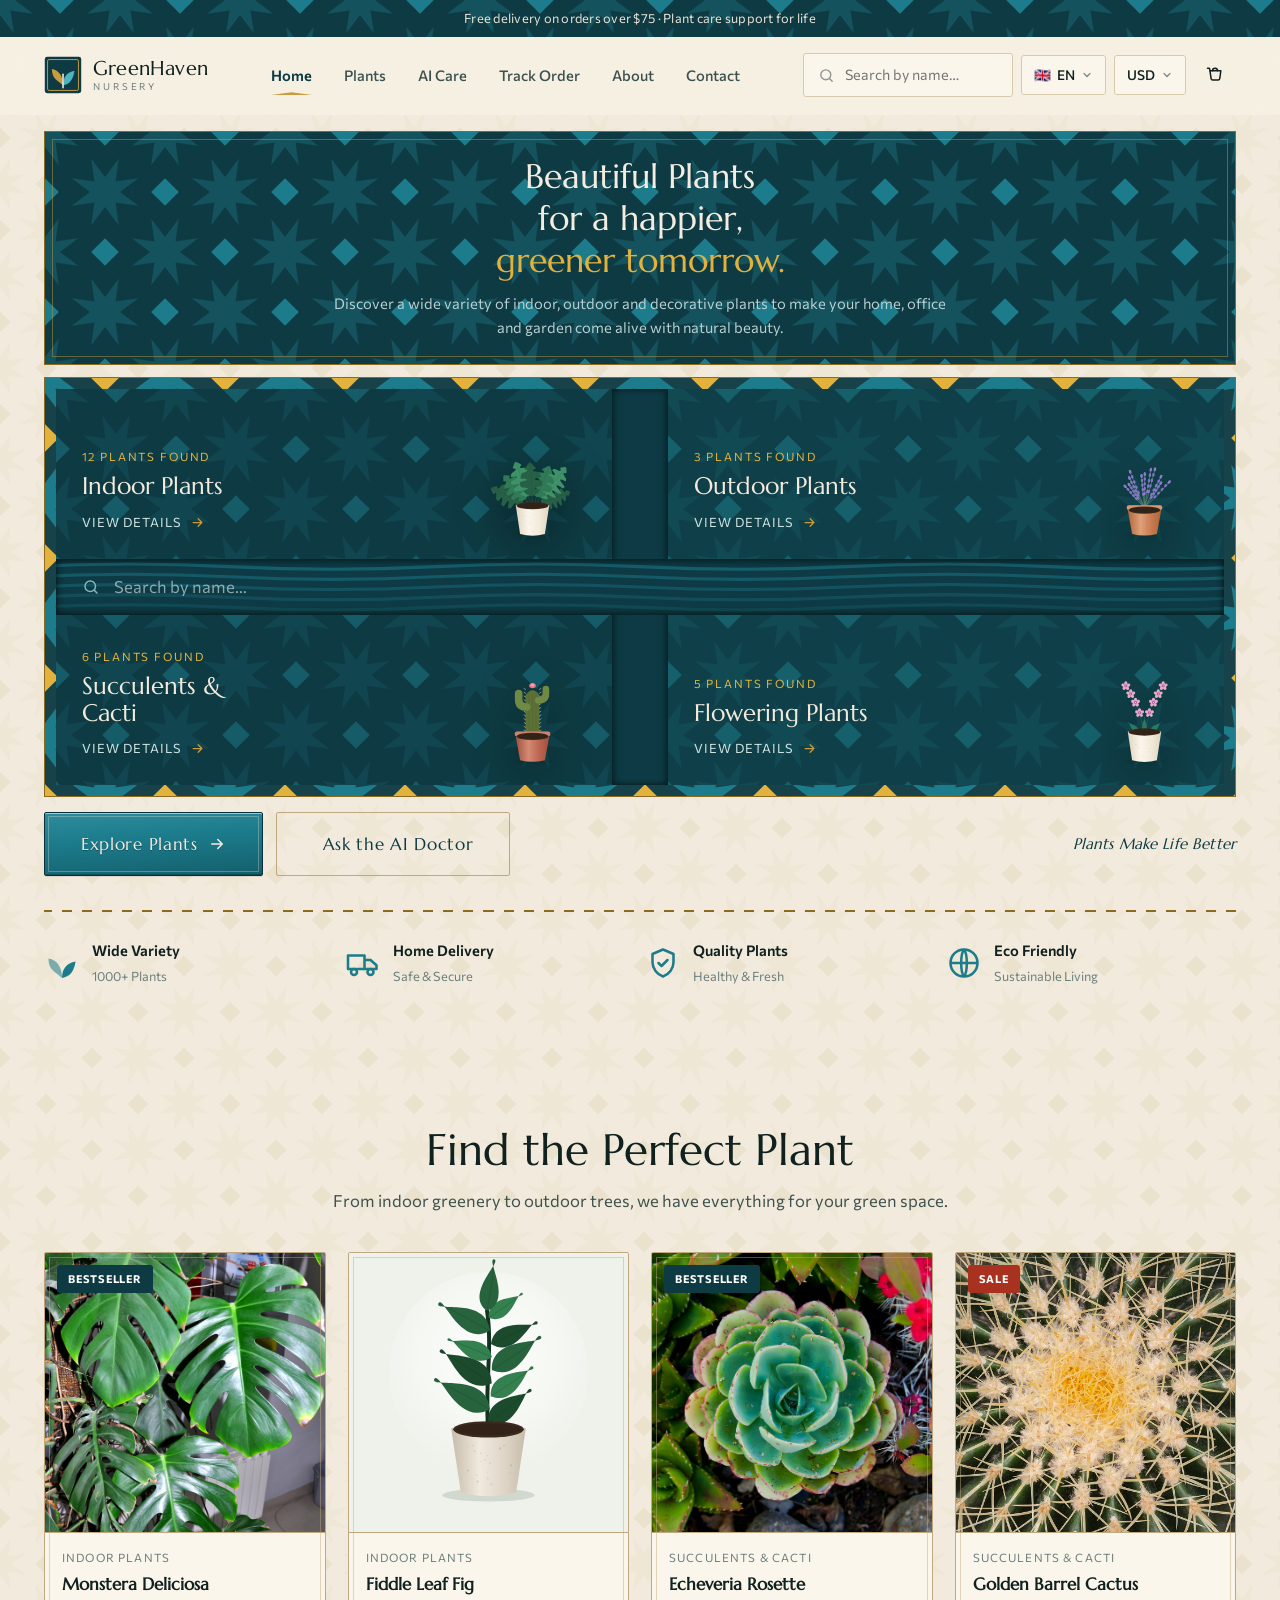
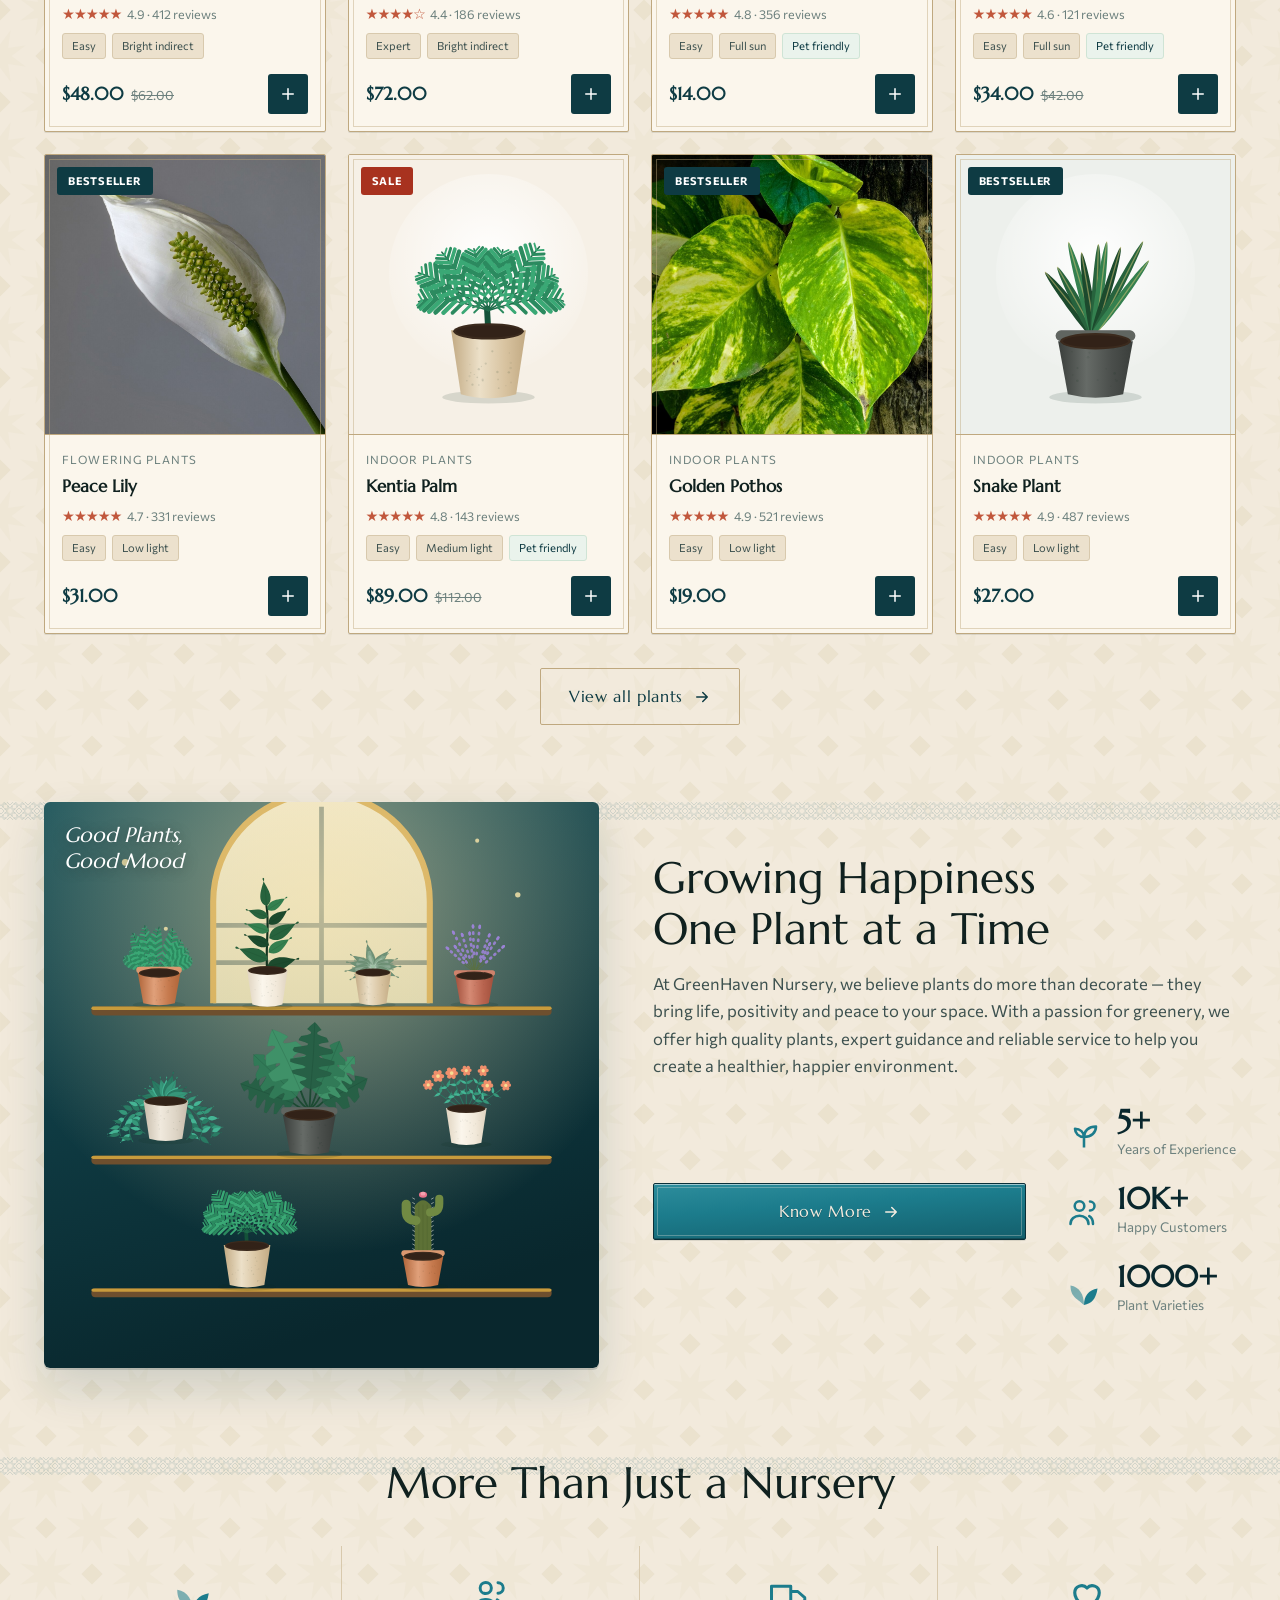
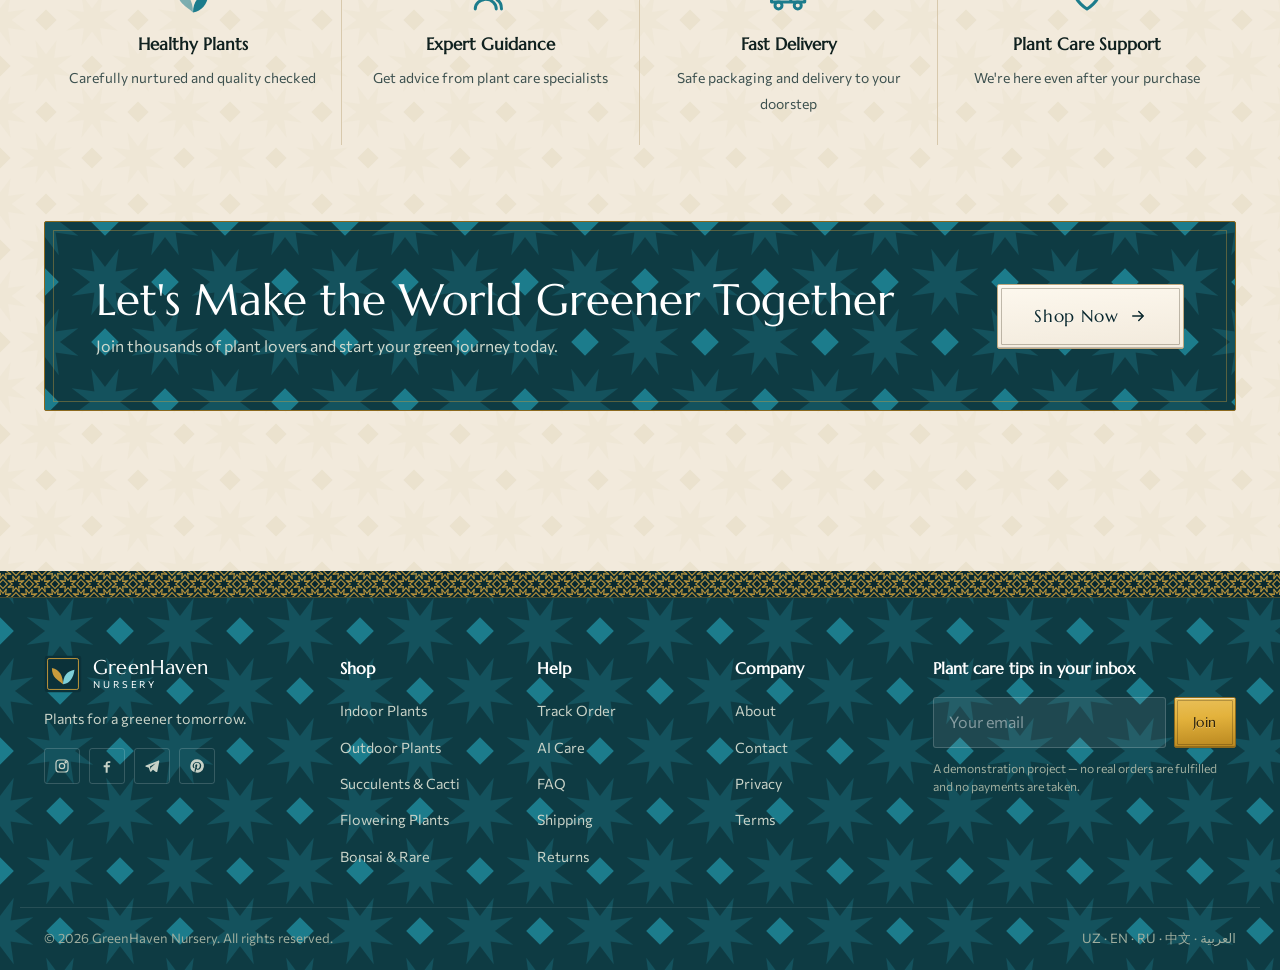
==== commit 5353deda: "Replace the visual world: The Walled Garden, plus first real photographs New world (impeccable, roll" ====
--- a/index.html
+++ b/index.html
@@ -5,11 +5,11 @@
 <meta name="viewport" content="width=device-width, initial-scale=1">
 <title>GreenHaven Nursery — Plants, Flowers & AI Plant Care</title>
 <meta name="description" content="Buy healthy indoor and outdoor plants, track your order, and ask our AI plant doctor anything about plant care.">
-<meta name="theme-color" content="#1e4d33">
+<meta name="theme-color" content="#0e3b43">
 <link rel="icon" href="assets/img/ui/favicon.svg" type="image/svg+xml">
 <link rel="preconnect" href="https://fonts.googleapis.com">
 <link rel="preconnect" href="https://fonts.gstatic.com" crossorigin>
-<link href="https://fonts.googleapis.com/css2?family=Playfair+Display:ital,wght@0,500;0,600;0,700;1,500;1,600&family=Inter:wght@400;500;600;700&family=Noto+Kufi+Arabic:wght@400;600;700&family=Noto+Sans+SC:wght@400;500;700&display=swap" rel="stylesheet">
+<link href="https://fonts.googleapis.com/css2?family=Marcellus&family=Alegreya:wght@500;700&family=Amiri:wght@400;700&family=Commissioner:wght@400;500;600;700&family=Noto+Serif+SC:wght@600;700&family=Noto+Sans+SC:wght@400;500;700&family=Noto+Sans+Arabic:wght@400;500;700&display=swap" rel="stylesheet">
 <link rel="stylesheet" href="assets/css/style.css">
 <meta property="og:title" content="GreenHaven Nursery">
 <meta property="og:description" content="Plants, flowers and an AI plant-care doctor — in five languages.">
@@ -25,10 +25,10 @@
   <div class="wrap nav">
     <a href="#/" class="logo" aria-label="GreenHaven home">
       <svg class="logo-mark" viewBox="0 0 48 48" aria-hidden="true">
-        <circle cx="24" cy="24" r="23" fill="#1e4d33"/>
-        <path d="M24 38c0-11 5.5-18.5 16-20-1.5 12.5-7 18-16 20Z" fill="#8cc9a0"/>
-        <path d="M24 38C16 31 8 29 8 15c11 2 16 11 16 23Z" fill="#c2a05e"/>
-        <path d="M24 40V24" stroke="#f2efe3" stroke-width="2.2" stroke-linecap="round"/>
+        <rect x="1" y="1" width="46" height="46" rx="3" fill="#0e3b43"/><rect x="4.5" y="4.5" width="39" height="39" rx="2" fill="none" stroke="#c89b3c" stroke-width="1.2"/>
+        <path d="M24 37c0-10 5-17 14.5-18.5C37 30 32 35.5 24 37Z" fill="#4fb3bf"/>
+        <path d="M24 37C17 31 10 29 10 16.5c10 2 14 10 14 20.5Z" fill="#c89b3c"/>
+        <path d="M24 40V23" stroke="#f2eadc" stroke-width="2" stroke-linecap="round"/>
       </svg>
       <span class="logo-text"><b>GreenHaven</b><span>Nursery</span></span>
     </a>
@@ -110,9 +110,9 @@
     <div class="foot-brand">
       <div class="logo">
         <svg class="logo-mark" viewBox="0 0 48 48" aria-hidden="true">
-          <circle cx="24" cy="24" r="23" fill="#2d6b46"/>
-          <path d="M24 38c0-11 5.5-18.5 16-20-1.5 12.5-7 18-16 20Z" fill="#a8d9b8"/>
-          <path d="M24 38C16 31 8 29 8 15c11 2 16 11 16 23Z" fill="#c2a05e"/>
+          <rect x="1" y="1" width="46" height="46" rx="3" fill="#0b3139"/><rect x="4.5" y="4.5" width="39" height="39" rx="2" fill="none" stroke="#c89b3c" stroke-width="1.2"/>
+          <path d="M24 37c0-10 5-17 14.5-18.5C37 30 32 35.5 24 37Z" fill="#7fd0d8"/>
+          <path d="M24 37C17 31 10 29 10 16.5c10 2 14 10 14 20.5Z" fill="#c89b3c"/>
         </svg>
         <span class="logo-text"><b>GreenHaven</b><span>Nursery</span></span>
       </div>
--- a/assets/css/style.css
+++ b/assets/css/style.css
@@ -3,44 +3,55 @@
    ========================================================================== */
 
 :root {
-  --bg:        #faf7f0;
-  --bg-tint:   #f2efe5;
-  --surface:   #ffffff;
-  --surface-2: #f7f4ec;
-  --ink:       #14271b;
-  --ink-2:     #4b5c51;
-  --ink-3:     #7b8a80;
-  --brand:     #1e4d33;
-  --brand-2:   #2d6b46;
-  --brand-ink: #0f3021;
-  --accent:    #c2a05e;
-  --accent-2:  #e8dcc0;
-  --line:      #e5dfd2;
-  --line-2:    #d6cfbe;
-  --danger:    #a8402f;
-  --ok:        #2d6b46;
-
-  --r-sm: 8px;
-  --r-md: 14px;
-  --r-lg: 22px;
-  --r-xl: 32px;
-  --r-pill: 999px;
-
-  --sh-1: 0 1px 2px rgba(20,39,27,.05), 0 2px 8px rgba(20,39,27,.04);
-  --sh-2: 0 4px 12px rgba(20,39,27,.07), 0 12px 32px rgba(20,39,27,.06);
-  --sh-3: 0 12px 28px rgba(20,39,27,.10), 0 28px 60px rgba(20,39,27,.08);
-
-  --display: 'Playfair Display', Georgia, 'Times New Roman', serif;
-  --body: 'Inter', system-ui, -apple-system, 'Segoe UI', Roboto, sans-serif;
+  /* The Walled Garden — glazed zellige, lime plaster, brass, still water. */
+  --bg:        #f2eadc;   /* lime plaster */
+  --bg-tint:   #e9dfcc;
+  --surface:   #fbf6ec;
+  --surface-2: #ece1cd;
+  --ink:       #10211f;
+  --ink-2:     #3d514f;
+  --ink-3:     #6d817e;
+  --brand:     #0e3b43;   /* deep glazed teal */
+  --brand-2:   #1c7c8c;   /* turquoise glaze */
+  --brand-ink: #09272d;
+  --accent:    #c1573c;   /* terracotta */
+  --accent-2:  #e3b23c;   /* saffron */
+  --brass:     #c89b3c;
+  --brass-hi:  #efd79a;
+  --brass-lo:  #8c6a1f;
+  --line:      #d8c9ad;
+  --line-2:    #bfa87f;
+  --danger:    #a8321f;
+  --ok:        #1c7c8c;
+
+  /* Cut tile, not rounded card: edges are crisp everywhere. */
+  --r-sm: 2px;
+  --r-md: 3px;
+  --r-lg: 4px;
+  --r-xl: 6px;
+  --r-pill: 3px;
+
+  --sh-1: 0 1px 0 rgba(16,33,31,.10);
+  --sh-2: 0 2px 0 rgba(16,33,31,.12), 0 10px 26px rgba(14,59,67,.10);
+  --sh-3: 0 2px 0 rgba(16,33,31,.16), 0 20px 46px rgba(14,59,67,.16);
+
+  --display: 'Marcellus', Georgia, serif;
+  --body: 'Commissioner', system-ui, -apple-system, 'Segoe UI', sans-serif;
+
+  --tile-deep:    url('../img/world/tile-deep.svg');
+  --tile-plaster: url('../img/world/tile-plaster.svg');
+  --tile-saffron: url('../img/world/tile-saffron.svg');
+  --screen-brass: url('../img/world/screen-brass.svg');
+  --screen-ink:   url('../img/world/screen-ink.svg');
+  --water:        url('../img/world/water.svg');
 
   --wrap: 1240px;
   --nav-h: 76px;
 }
 
-html[lang="ar"] { --display: 'Noto Kufi Arabic', 'Playfair Display', serif;
-                  --body: 'Noto Kufi Arabic', 'Inter', system-ui, sans-serif; }
-html[lang="zh"] { --display: 'Noto Serif SC', 'Playfair Display', serif;
-                  --body: 'Noto Sans SC', 'Inter', system-ui, sans-serif; }
+html[lang="ar"] { --display: 'Amiri', serif; --body: 'Noto Sans Arabic', sans-serif; }
+html[lang="zh"] { --display: 'Noto Serif SC', serif; --body: 'Noto Sans SC', sans-serif; }
+html[lang="ru"] { --display: 'Alegreya', Georgia, serif; }
 
 * { box-sizing: border-box; }
 
@@ -48,7 +59,7 @@
 
 body {
   margin: 0;
-  background: var(--bg);
+  background: var(--bg) var(--tile-plaster);
   color: var(--ink);
   font-family: var(--body);
   font-size: 16px;
@@ -61,7 +72,7 @@
 a { color: inherit; text-decoration: none; }
 button, input, select, textarea { font: inherit; color: inherit; }
 
-h1, h2, h3, h4 { font-family: var(--display); font-weight: 600; line-height: 1.14; margin: 0; letter-spacing: -.015em; }
+h1, h2, h3, h4 { font-family: var(--display); font-weight: 400; line-height: 1.16; margin: 0; letter-spacing: 0; }
 h1 { font-size: clamp(2.3rem, 5.2vw, 4rem); }
 h2 { font-size: clamp(1.8rem, 3.6vw, 2.75rem); }
 h3 { font-size: clamp(1.25rem, 2vw, 1.6rem); }
@@ -69,37 +80,54 @@
 p  { margin: 0 0 1em; }
 
 .wrap { width: 100%; max-width: var(--wrap); margin-inline: auto; padding-inline: 24px; }
+/* Views render from script, so reserve the space before they arrive —
+   otherwise the first paint pulls the footer up into the viewport. */
+#app { min-height: 78vh; }
 .sr { position: absolute; width: 1px; height: 1px; overflow: hidden; clip: rect(0 0 0 0); white-space: nowrap; }
 
 /* --------------------------------------------------------------- buttons */
 .btn {
   display: inline-flex; align-items: center; gap: 10px; justify-content: center;
-  padding: 13px 26px; border-radius: var(--r-pill); border: 1.5px solid transparent;
-  font-weight: 600; font-size: .95rem; cursor: pointer;
-  transition: transform .16s ease, box-shadow .16s ease, background .16s ease, color .16s ease, border-color .16s ease;
-  white-space: nowrap; background: none;
-}
+  padding: 14px 28px; border-radius: var(--r-sm);
+  border: 1px solid var(--brass-lo);
+  font-family: var(--display); font-weight: 400; font-size: 1rem;
+  letter-spacing: .04em; cursor: pointer; white-space: nowrap; position: relative;
+  background: linear-gradient(176deg, var(--brass-hi) 0%, var(--brass) 38%, #a9802a 100%);
+  color: #2a1f08;
+  box-shadow: inset 0 1px 0 rgba(255,255,255,.55), inset 0 -1px 0 rgba(0,0,0,.22), var(--sh-1);
+  text-shadow: 0 1px 0 rgba(255,255,255,.35);
+  transition: filter .16s ease, box-shadow .16s ease, transform .12s ease;
+}
+/* the engraved rule inside the plaque edge */
+.btn::after {
+  content: ''; position: absolute; inset: 3px; border: 1px solid rgba(42,31,8,.28);
+  border-radius: 1px; pointer-events: none;
+}
+.btn:hover { filter: brightness(1.06); box-shadow: inset 0 1px 0 rgba(255,255,255,.6), inset 0 -1px 0 rgba(0,0,0,.25), var(--sh-2); }
 .btn:active { transform: translateY(1px); }
-.btn-primary { background: var(--brand); color: #fff; box-shadow: var(--sh-1); }
-.btn-primary:hover { background: var(--brand-ink); box-shadow: var(--sh-2); }
-.btn-ghost { border-color: var(--line-2); color: var(--ink); background: var(--surface); }
-.btn-ghost:hover { border-color: var(--brand); color: var(--brand); }
-.btn-accent { background: var(--accent); color: #2a2111; }
-.btn-accent:hover { filter: brightness(1.05); }
-.btn-light { background: #fff; color: var(--brand-ink); }
-.btn-light:hover { background: var(--accent-2); }
-.btn-sm { padding: 9px 18px; font-size: .85rem; }
-.btn-lg { padding: 16px 34px; font-size: 1rem; }
+.btn-primary { background: linear-gradient(176deg, #2d8d9c 0%, var(--brand-2) 40%, #145f6c 100%);
+  border-color: #0a3039; color: #f4ece0; text-shadow: 0 1px 0 rgba(0,0,0,.3); }
+.btn-primary::after { border-color: rgba(244,236,224,.3); }
+.btn-ghost { background: transparent; border-color: var(--line-2); color: var(--brand);
+  box-shadow: none; text-shadow: none; }
+.btn-ghost::after { border-color: transparent; }
+.btn-ghost:hover { border-color: var(--brand); background: rgba(28,124,140,.08); filter: none; }
+.btn-accent { background: linear-gradient(176deg, #e9c05a 0%, var(--accent-2) 40%, #b9871f 100%);
+  border-color: #8c6a1f; color: #2a1f08; }
+.btn-light { background: linear-gradient(176deg, #fdf8ee 0%, #f2eadc 100%); border-color: var(--line-2); color: var(--brand-ink); }
+.btn-sm { padding: 9px 18px; font-size: .88rem; }
+.btn-sm::after { inset: 2px; }
+.btn-lg { padding: 17px 36px; font-size: 1.08rem; }
 .btn-block { width: 100%; }
-.btn[disabled] { opacity: .5; cursor: not-allowed; }
+.btn[disabled] { opacity: .45; cursor: not-allowed; }
 .btn .ico { width: 18px; height: 18px; flex: none; }
 [dir="rtl"] .btn .ico-arrow { transform: scaleX(-1); }
 
 .chip {
   display: inline-flex; align-items: center; gap: 7px; padding: 7px 15px;
-  border-radius: var(--r-pill); border: 1px solid var(--line-2);
+  border-radius: var(--r-sm); border: 1px solid var(--line-2);
   background: var(--surface); font-size: .84rem; font-weight: 500; cursor: pointer;
-  transition: all .15s ease;
+  letter-spacing: .02em; transition: all .15s ease;
 }
 .chip:hover { border-color: var(--brand); color: var(--brand); }
 .chip.on { background: var(--brand); border-color: var(--brand); color: #fff; }
@@ -118,23 +146,24 @@
 
 /* ---------------------------------------------------------------- header */
 .topbar {
-  background: var(--brand-ink); color: #e8e3d5; font-size: .8rem;
+  background: var(--brand-ink) var(--tile-deep); color: #e8e3d5; font-size: .8rem;
   text-align: center; padding: 8px 16px; letter-spacing: .02em;
 }
 .topbar b { color: var(--accent); font-weight: 600; }
 
 .site-head {
   position: sticky; top: 0; z-index: 60;
-  background: rgba(250,247,240,.88); backdrop-filter: blur(14px);
-  border-bottom: 1px solid transparent; transition: border-color .2s, box-shadow .2s;
-}
-.site-head.stuck { border-color: var(--line); box-shadow: var(--sh-1); }
+  background: rgba(247,240,228,.93); backdrop-filter: blur(12px);
+  border-bottom: 2px solid transparent; transition: border-color .2s, box-shadow .2s;
+}
+.site-head.stuck { border-image: linear-gradient(90deg, var(--brass-lo), var(--brass), var(--brass-lo)) 1;
+  border-bottom-style: solid; box-shadow: var(--sh-1); }
 .nav { display: flex; align-items: center; gap: 18px; height: var(--nav-h); }
 
 .logo { display: flex; align-items: center; gap: 11px; flex: none; }
 .logo-mark { width: 38px; height: 38px; flex: none; }
 .logo-text { display: flex; flex-direction: column; line-height: 1; }
-.logo-text b { font-family: var(--display); font-size: 1.22rem; font-weight: 700; letter-spacing: -.02em; }
+.logo-text b { font-family: var(--display); font-size: 1.24rem; font-weight: 400; letter-spacing: .01em; }
 .logo-text span { font-size: .6rem; letter-spacing: .3em; text-transform: uppercase; color: var(--ink-3); margin-top: 3px; }
 
 .nav-links { display: flex; align-items: center; gap: 4px; margin-inline: auto; }
@@ -145,8 +174,8 @@
 .nav-links a:hover { color: var(--brand); background: var(--surface-2); }
 .nav-links a.active { color: var(--brand); font-weight: 600; }
 .nav-links a.active::after {
-  content: ''; position: absolute; inset-inline: 14px; bottom: 2px; height: 2px;
-  background: var(--brand); border-radius: 2px;
+  content: ''; position: absolute; inset-inline: 12px; bottom: 1px; height: 3px;
+  background: var(--brass); clip-path: polygon(50% 0, 100% 100%, 0 100%);
 }
 
 .nav-tools { display: flex; align-items: center; gap: 8px; flex: none; }
@@ -234,45 +263,150 @@
 .search-pop .pr { font-size: .82rem; color: var(--brand); font-weight: 600; }
 .search-pop .empty { padding: 16px; text-align: center; color: var(--ink-3); font-size: .88rem; }
 
-/* ------------------------------------------------------------------ hero */
-.hero { position: relative; overflow: hidden; padding-block: clamp(32px, 5vw, 64px) clamp(40px, 6vw, 80px); }
-.hero-grid { display: grid; grid-template-columns: 1.02fr 1fr; gap: 48px; align-items: center; }
-.hero h1 { margin: 18px 0 20px; }
-.hero h1 em { font-style: italic; color: var(--brand-2); }
-.hero .lead { margin-bottom: 30px; }
-.hero-cta { display: flex; gap: 13px; flex-wrap: wrap; }
-
-.hero-art { position: relative; border-radius: var(--r-xl); overflow: hidden;
-  background: linear-gradient(150deg, #e9efe7, #f6f1e4); box-shadow: var(--sh-3);
-  aspect-ratio: 1/.92; }
-.hero-art img { width: 100%; height: 100%; object-fit: cover; }
-.hero-note {
-  position: absolute; top: 20px; inset-inline-end: 18px; font-family: var(--display);
-  font-style: italic; font-size: 1.02rem; color: var(--brand-ink); text-align: center;
-  background: rgba(255,255,255,.72); backdrop-filter: blur(6px);
-  padding: 10px 16px; border-radius: var(--r-lg); line-height: 1.3; max-width: 160px;
-}
-.hero-badge {
-  position: absolute; inset-inline-start: 18px; bottom: 18px;
-  background: rgba(255,255,255,.93); backdrop-filter: blur(8px);
-  border-radius: var(--r-lg); padding: 12px 18px; box-shadow: var(--sh-2);
-  display: flex; align-items: center; gap: 12px;
-}
-.hero-badge b { font-family: var(--display); font-size: 1.5rem; color: var(--brand); line-height: 1; }
-.hero-badge span { font-size: .78rem; color: var(--ink-2); }
+/* ================================================== the walled garden ====
+   The first screen is a garden seen from above: four quarters divided by
+   water. Every part works — a quarter is the control that enters a
+   category, the channel is the search field, the plaque is the action.   */
+.garden { padding-block: 16px 46px; }
+
+.inscription {
+  background: var(--brand-ink) var(--tile-deep);
+  border: 1px solid var(--brass-lo);
+  padding: clamp(15px, 2.1vw, 24px) clamp(18px, 4vw, 48px);
+  text-align: center; position: relative;
+}
+.inscription::after {
+  content: ''; position: absolute; inset: 7px; border: 1px solid rgba(200,155,60,.45);
+  pointer-events: none;
+}
+.inscription h1 { color: #f4ece0; font-size: clamp(1.35rem, 2.8vw, 2.15rem); line-height: 1.22; }
+.inscription h1 em { font-style: normal; color: var(--accent-2); }
+.inscription p {
+  color: #b9cfd1; margin: 9px auto 0; max-width: 62ch; font-size: .92rem;
+}
+
+.garden-frame {
+  margin-top: 12px; padding: 11px;
+  background: var(--brand-ink) var(--tile-saffron);
+  border: 1px solid var(--brass-lo);
+}
+.garden-plan {
+  --ch: clamp(44px, 4.4vw, 62px);
+  display: grid;
+  grid-template-columns: 1fr var(--ch) 1fr;
+  grid-template-rows: 1fr var(--ch) 1fr;
+  /* explicit height, not aspect-ratio: with a max-height the browser keeps
+     the ratio by shrinking the WIDTH, which exposed the frame behind it. */
+  width: 100%;
+  height: clamp(360px, 44vh, 520px);
+  background: #0b3139;
+}
+
+.quarter {
+  position: relative; overflow: hidden; display: flex; flex-direction: column;
+  justify-content: flex-end; padding: clamp(14px, 2vw, 26px);
+  background: #0e3b43; color: #f2eadc; isolation: isolate;
+  transition: background .25s ease;
+}
+.quarter:nth-of-type(even) { background: #10434c; }
+.quarter::before {                       /* the quarter's own planting bed */
+  content: ''; position: absolute; inset: 0; background: var(--tile-deep);
+  opacity: .5; z-index: -2;
+}
+.quarter img {
+  position: absolute; inset-block-end: 4%; inset-inline-end: 3%;
+  width: auto; height: clamp(96px, 74%, 210px); max-width: 46%;
+  object-fit: contain; object-position: bottom; z-index: -1;
+  filter: drop-shadow(0 12px 22px rgba(0,0,0,.38));
+  transition: transform .4s cubic-bezier(.16,1,.3,1);
+}
+.quarter:hover { background: #155a66; }
+.quarter:hover img { transform: translateY(-6px) scale(1.04); }
+.q-name {
+  font-family: var(--display); font-size: clamp(1.05rem, 1.9vw, 1.7rem);
+  line-height: 1.1; max-width: 10ch;
+}
+.q-count {
+  font-size: .72rem; letter-spacing: .16em; text-transform: uppercase;
+  color: var(--accent-2); margin-bottom: 7px;
+}
+.q-enter {
+  margin-top: 12px; display: inline-flex; align-items: center; gap: 8px;
+  font-size: .8rem; letter-spacing: .08em; text-transform: uppercase; color: #cfe3e2;
+}
+.q-enter svg { width: 15px; height: 15px; color: var(--brass); }
+[dir="rtl"] .q-enter svg { transform: scaleX(-1); }
+.quarter:focus-visible { outline: 3px solid var(--accent-2); outline-offset: -3px; }
+
+.channel { background: #0d3a44; position: relative; }
+.channel-v { grid-area: 1 / 2 / 4 / 3; box-shadow: inset 2px 0 6px rgba(0,0,0,.4), inset -2px 0 6px rgba(0,0,0,.4); }
+.channel-h {
+  grid-area: 2 / 1 / 3 / 4; z-index: 3;
+  background: #0d3a44 var(--water) repeat-x center / auto 100%;
+  box-shadow: inset 0 2px 7px rgba(0,0,0,.45), inset 0 -2px 7px rgba(0,0,0,.45);
+  display: flex; align-items: center; gap: 12px; padding-inline: clamp(14px, 2vw, 26px);
+}
+.channel-h svg { width: 18px; height: 18px; color: #7fb7bd; flex: none; }
+.garden-search {
+  flex: 1; min-width: 0; background: transparent; border: 0; outline: 0;
+  color: #eaf3f2; font-size: clamp(.9rem, 1.3vw, 1.05rem); font-family: var(--body);
+}
+.garden-search::placeholder { color: rgba(226,241,240,.6); }
+.garden-search:focus { color: #fff; }
+.channel-h:focus-within { box-shadow: inset 0 0 0 2px var(--accent-2), inset 0 2px 7px rgba(0,0,0,.45); }
+
+.garden-actions {
+  display: flex; gap: 13px; align-items: center; flex-wrap: wrap; margin-top: 15px;
+}
+.garden-note {
+  margin-inline-start: auto; font-size: .82rem; color: var(--ink-3);
+  display: flex; align-items: center; gap: 8px;
+}
+.garden-note { font-family: var(--display); font-style: italic; font-size: .95rem;
+  color: var(--brand); letter-spacing: .01em; }
 
 .feature-strip {
   display: grid; grid-template-columns: repeat(4, 1fr); gap: 10px;
-  margin-top: 42px; padding-top: 30px; border-top: 1px solid var(--line);
+  margin-top: 34px; padding-top: 26px;
+  border-top: 2px solid transparent;
+  border-image: repeating-linear-gradient(90deg, var(--brass-lo) 0 10px, transparent 10px 20px) 2;
 }
 .feat { display: flex; align-items: center; gap: 12px; }
-.feat .fi { display: block; width: 38px; height: 38px; flex: none; color: var(--brand-2); }
+.feat .fi { display: block; width: 36px; height: 36px; flex: none; color: var(--brand-2); }
 .feat b { display: block; font-size: .92rem; font-weight: 600; }
 .feat span { font-size: .8rem; color: var(--ink-3); }
 
+@media (max-height: 760px) and (min-width: 881px) {
+  .garden-plan { height: clamp(320px, 40vh, 430px); }
+  .inscription p { display: none; }
+}
+@media (max-width: 880px) {
+  .garden-plan { height: auto; grid-template-columns: 1fr 1fr;
+    grid-template-rows: auto var(--ch) auto; }
+  .q1 { grid-area: 1 / 1; } .q2 { grid-area: 1 / 2; }
+  .q3 { grid-area: 3 / 1; } .q4 { grid-area: 3 / 2; }
+  .channel-h { grid-area: 2 / 1 / 3 / 3; }
+  .channel-v { display: none; }
+  .quarter { min-height: 180px; }
+}
+@media (max-width: 520px) {
+  .garden-plan { grid-template-columns: 1fr; grid-template-rows: auto auto var(--ch) auto auto; }
+  .q1 { grid-area: 1 / 1; } .q2 { grid-area: 2 / 1; }
+  .q3 { grid-area: 4 / 1; } .q4 { grid-area: 5 / 1; }
+  .channel-h { grid-area: 3 / 1 / 4 / 2; }
+  .quarter { min-height: 150px; }
+  .garden-note { margin-inline-start: 0; }
+}
+
 /* ----------------------------------------------------------- categories */
 .section { padding-block: clamp(48px, 6vw, 86px); }
+.section + .section { position: relative; }
+.section + .section::before {
+  content: ''; position: absolute; inset-inline: 0; top: 0; height: 18px;
+  background: var(--screen-ink) repeat-x center / auto 100%; opacity: .22;
+}
 .section-head { margin-bottom: 38px; }
+.section-head h2 + .lead { margin-top: 12px; }
 .section-head h2 { margin: 12px 0 10px; }
 
 .cat-grid { display: grid; grid-template-columns: repeat(4, 1fr); gap: 18px; }
@@ -281,7 +415,7 @@
   background: var(--surface-2); box-shadow: var(--sh-1); display: block;
   transition: transform .25s ease, box-shadow .25s ease;
 }
-.cat-card:hover { transform: translateY(-5px); box-shadow: var(--sh-3); }
+.cat-card:hover { box-shadow: var(--sh-3); }
 .cat-card img { width: 100%; height: 100%; object-fit: cover; transition: transform .5s ease; }
 .cat-card:hover img { transform: scale(1.06); }
 .cat-card::after {
@@ -300,12 +434,21 @@
 /* ------------------------------------------------------------- products */
 .prod-grid { display: grid; grid-template-columns: repeat(4, 1fr); gap: 22px; }
 .card {
-  background: var(--surface); border-radius: var(--r-lg); overflow: hidden;
-  box-shadow: var(--sh-1); display: flex; flex-direction: column;
-  transition: transform .22s ease, box-shadow .22s ease; position: relative;
-}
-.card:hover { transform: translateY(-5px); box-shadow: var(--sh-3); }
-.card-media { position: relative; display: block; background: var(--surface-2); aspect-ratio: 1/1; overflow: hidden; }
+  background: var(--surface); border-radius: var(--r-sm); overflow: hidden;
+  border: 1px solid var(--line-2); box-shadow: var(--sh-1);
+  display: flex; flex-direction: column; position: relative;
+  transition: box-shadow .22s ease, border-color .22s ease;
+}
+/* the plaque's engraved inner rule, carried onto every panel */
+.card::after {
+  content: ''; position: absolute; inset: 4px; border: 1px solid rgba(191,168,127,.45);
+  pointer-events: none; z-index: 3;
+}
+.card:hover { border-color: var(--brass); }
+.card:hover { box-shadow: var(--sh-3); }
+.card:hover .card-media img { transform: scale(1.05); }
+.card-media { position: relative; display: block; background: var(--surface-2);
+  aspect-ratio: 1/1; overflow: hidden; border-bottom: 1px solid var(--line-2); }
 .card-media img { width: 100%; height: 100%; object-fit: cover; transition: transform .45s ease; }
 .card:hover .card-media img { transform: scale(1.05); }
 .badge {
@@ -376,22 +519,29 @@
 
 /* ----------------------------------------------------------------- band */
 .band {
-  background: var(--brand-ink); color: #f2efe3; border-radius: var(--r-xl);
+  background: var(--brand-ink) var(--tile-deep); color: #f2efe3; border-radius: var(--r-sm);
+  border: 1px solid var(--brass-lo);
   padding: clamp(32px, 4vw, 52px) clamp(26px, 4vw, 56px); position: relative; overflow: hidden;
   display: flex; align-items: center; justify-content: space-between; gap: 30px; flex-wrap: wrap;
 }
-.band::before, .band::after {
-  content: ''; position: absolute; width: 320px; height: 320px; border-radius: 50%;
-  background: radial-gradient(circle, rgba(194,160,94,.22), transparent 68%);
-}
-.band::before { top: -160px; inset-inline-start: -90px; }
-.band::after { bottom: -190px; inset-inline-end: -60px; }
+.band::after {
+  content: ''; position: absolute; inset: 8px; border: 1px solid rgba(200,155,60,.4);
+  pointer-events: none;
+}
 .band h2 { color: #fff; position: relative; z-index: 1; }
 .band p { color: #cfd8cd; margin: 8px 0 0; position: relative; z-index: 1; }
 .band .btn { position: relative; z-index: 1; }
 
 /* --------------------------------------------------------------- footer */
-.site-foot { background: var(--brand-ink); color: #c9d3c8; margin-top: clamp(48px, 7vw, 96px); }
+.site-foot {
+  background: var(--brand-ink) var(--tile-deep); color: #c9d3c8;
+  margin-top: clamp(48px, 7vw, 96px); position: relative; padding-top: 26px;
+}
+.site-foot::before {                      /* mashrabiya screen over the sill */
+  content: ''; position: absolute; inset-inline: 0; top: 0; height: 26px;
+  background: var(--brand-ink) var(--screen-brass) repeat-x center / auto 100%;
+  opacity: .9; border-bottom: 1px solid rgba(200,155,60,.35);
+}
 .foot-grid { display: grid; grid-template-columns: 1.6fr repeat(3, 1fr) 1.4fr; gap: 34px; padding-block: 58px 38px; }
 .site-foot h5 { font-family: var(--display); font-size: 1rem; color: #fff; margin: 0 0 16px; font-weight: 600; }
 .site-foot ul { list-style: none; margin: 0; padding: 0; display: flex; flex-direction: column; gap: 10px; }
@@ -735,12 +885,86 @@
 @keyframes toastIn { from { opacity: 0; transform: translateY(14px) scale(.96); } }
 
 /* --------------------------------------------------------------- motion */
-.reveal { opacity: 0; transform: translateY(18px); transition: opacity .6s ease, transform .6s ease; }
-.reveal.in { opacity: 1; transform: none; }
+/* ===================================================== motion ==========
+   Thesis: this shop sells living things, so the one authored moment is
+   growth — the hero rises from the pot line as the headline arrives. Every
+   other animation explains feedback, state or relationship. There is no
+   repeated per-section entrance: that is wallpaper, not authorship.        */
+
+/* Focal: the hero grows upward, once, on arrival. The default state is the
+   finished state, so a failed stylesheet or script can never hide it.      */
+@keyframes gh-grow {
+  from { clip-path: inset(100% 0 0 0); transform: translateY(14px) scale(.985); }
+  to   { clip-path: inset(0 0 0 0);    transform: none; }
+}
+@keyframes gh-line {
+  from { opacity: 0; transform: translateY(16px); }
+  to   { opacity: 1; transform: none; }
+}
+@keyframes gh-rise {
+  from { opacity: 0; transform: translateY(10px); }
+  to   { opacity: 1; transform: none; }
+}
+.garden-frame { animation: gh-grow 1000ms cubic-bezier(.16,1,.3,1) 120ms both; }
+.inscription h1 .ln { display: block; animation: gh-line 760ms cubic-bezier(.16,1,.3,1) both; }
+.inscription h1 .ln:nth-child(1) { animation-delay: 40ms; }
+.inscription h1 .ln:nth-child(2) { animation-delay: 130ms; }
+.inscription h1 .ln:nth-child(3) { animation-delay: 220ms; }
+.inscription p  { animation: gh-rise 640ms cubic-bezier(.16,1,.3,1) 300ms both; }
+.garden-actions { animation: gh-rise 640ms cubic-bezier(.16,1,.3,1) 560ms both; }
+.feature-strip  { animation: gh-rise 640ms cubic-bezier(.16,1,.3,1) 640ms both; }
+
+/* Relationship: a filtered or sorted grid is a new list, so it arrives as
+   one. Delay is capped — the last card never waits on the first twelve.    */
+@keyframes gh-card {
+  from { opacity: 0; transform: translateY(12px); }
+  to   { opacity: 1; transform: none; }
+}
+.prod-grid .card { animation: gh-card 440ms cubic-bezier(.16,1,.3,1) both;
+  animation-delay: calc(min(var(--i, 0), 11) * 26ms); }
+
+/* Continuity: a route change is a change of place, not a jump cut. Opacity
+   only — a transform here would re-parent every sticky child mid-flight.   */
+@keyframes gh-view { from { opacity: 0; } to { opacity: 1; } }
+.view-enter { animation: gh-view 240ms ease-out both; }
+
+/* Feedback: the cart badge is the result of the button that was clicked, so
+   it has to be seen reacting to it.                                        */
+@keyframes gh-pop {
+  0%   { transform: scale(1); }
+  38%  { transform: scale(1.38); }
+  100% { transform: scale(1); }
+}
+.cart-count.pop { animation: gh-pop 440ms cubic-bezier(.16,1,.3,1); }
+.add-btn { transition: background .15s, transform .15s, box-shadow .2s; }
+.add-btn.done { background: var(--ok); transform: scale(1.08); }
+
 @media (prefers-reduced-motion: reduce) {
-  * { animation-duration: .01ms !important; transition-duration: .01ms !important; scroll-behavior: auto !important; }
-  .reveal { opacity: 1; transform: none; }
-}
+  /* Reduce movement, keep meaning. Entrances resolve instantly; colour and
+     opacity feedback survive so an action still visibly registers.         */
+  .garden-frame, .inscription h1 .ln, .inscription p, .garden-actions,
+  .feature-strip, .prod-grid .card, .view-enter { animation: none !important; }
+  .quarter:hover img { transform: none !important; }
+  .cart-count.pop { animation: gh-view 200ms ease-out; }
+  .card:hover .card-media img, .cat-card:hover img { transform: none !important; }
+  html { scroll-behavior: auto !important; }
+  * { transition-duration: .01ms !important; }
+}
+
+/* ======================================== browser-owned surfaces =======
+   The parts not drawn here still ship with the design.                     */
+::selection { background: var(--accent-2); color: var(--brand-ink); }
+:root { caret-color: var(--brand); accent-color: var(--brand); }
+:focus-visible { outline: 2px solid var(--brand); outline-offset: 3px; border-radius: 6px; }
+:focus:not(:focus-visible) { outline: none; }
+* { scrollbar-width: thin; scrollbar-color: var(--line-2) transparent; }
+::-webkit-scrollbar { width: 11px; height: 11px; }
+::-webkit-scrollbar-track { background: transparent; }
+::-webkit-scrollbar-thumb { background: var(--line-2); border-radius: var(--r-pill);
+  border: 3px solid var(--bg); }
+::-webkit-scrollbar-thumb:hover { background: var(--ink-3); }
+.price, .sum-row, .order-box dd, .kv dd, .range-val, .cart-row .lt, .mini-item .p {
+  font-variant-numeric: tabular-nums; }
 
 /* ------------------------------------------------------------ responsive */
 @media (max-width: 1080px) {
@@ -753,8 +977,7 @@
 @media (max-width: 920px) {
   .nav-links, .search-wrap { display: none; }
   .burger { display: grid; }
-  .hero-grid, .about-grid, .pd { grid-template-columns: 1fr; gap: 32px; }
-  .hero-art { order: -1; aspect-ratio: 4/3; }
+  .about-grid, .pd { grid-template-columns: 1fr; gap: 32px; }
   .pd-art { position: static; }
   .cat-grid { grid-template-columns: repeat(2, 1fr); }
   .why-grid { grid-template-columns: repeat(2, 1fr); }
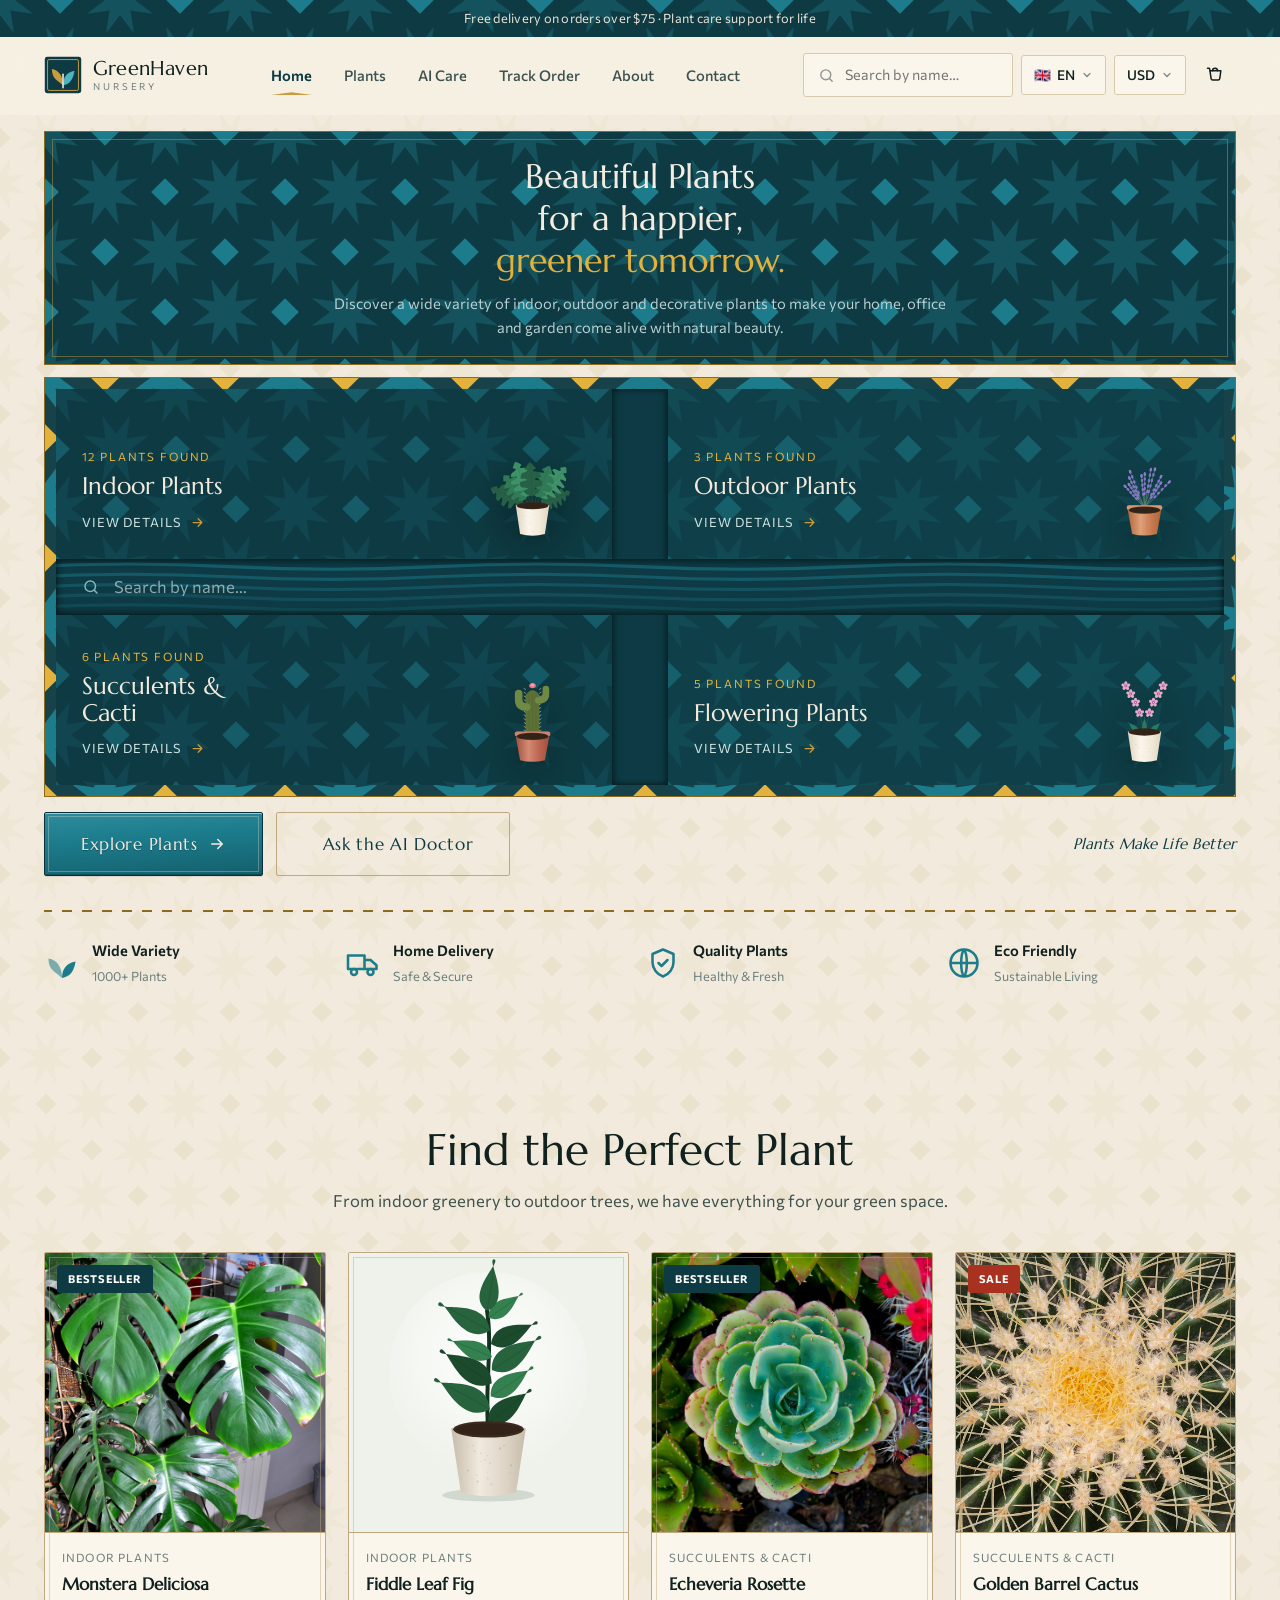
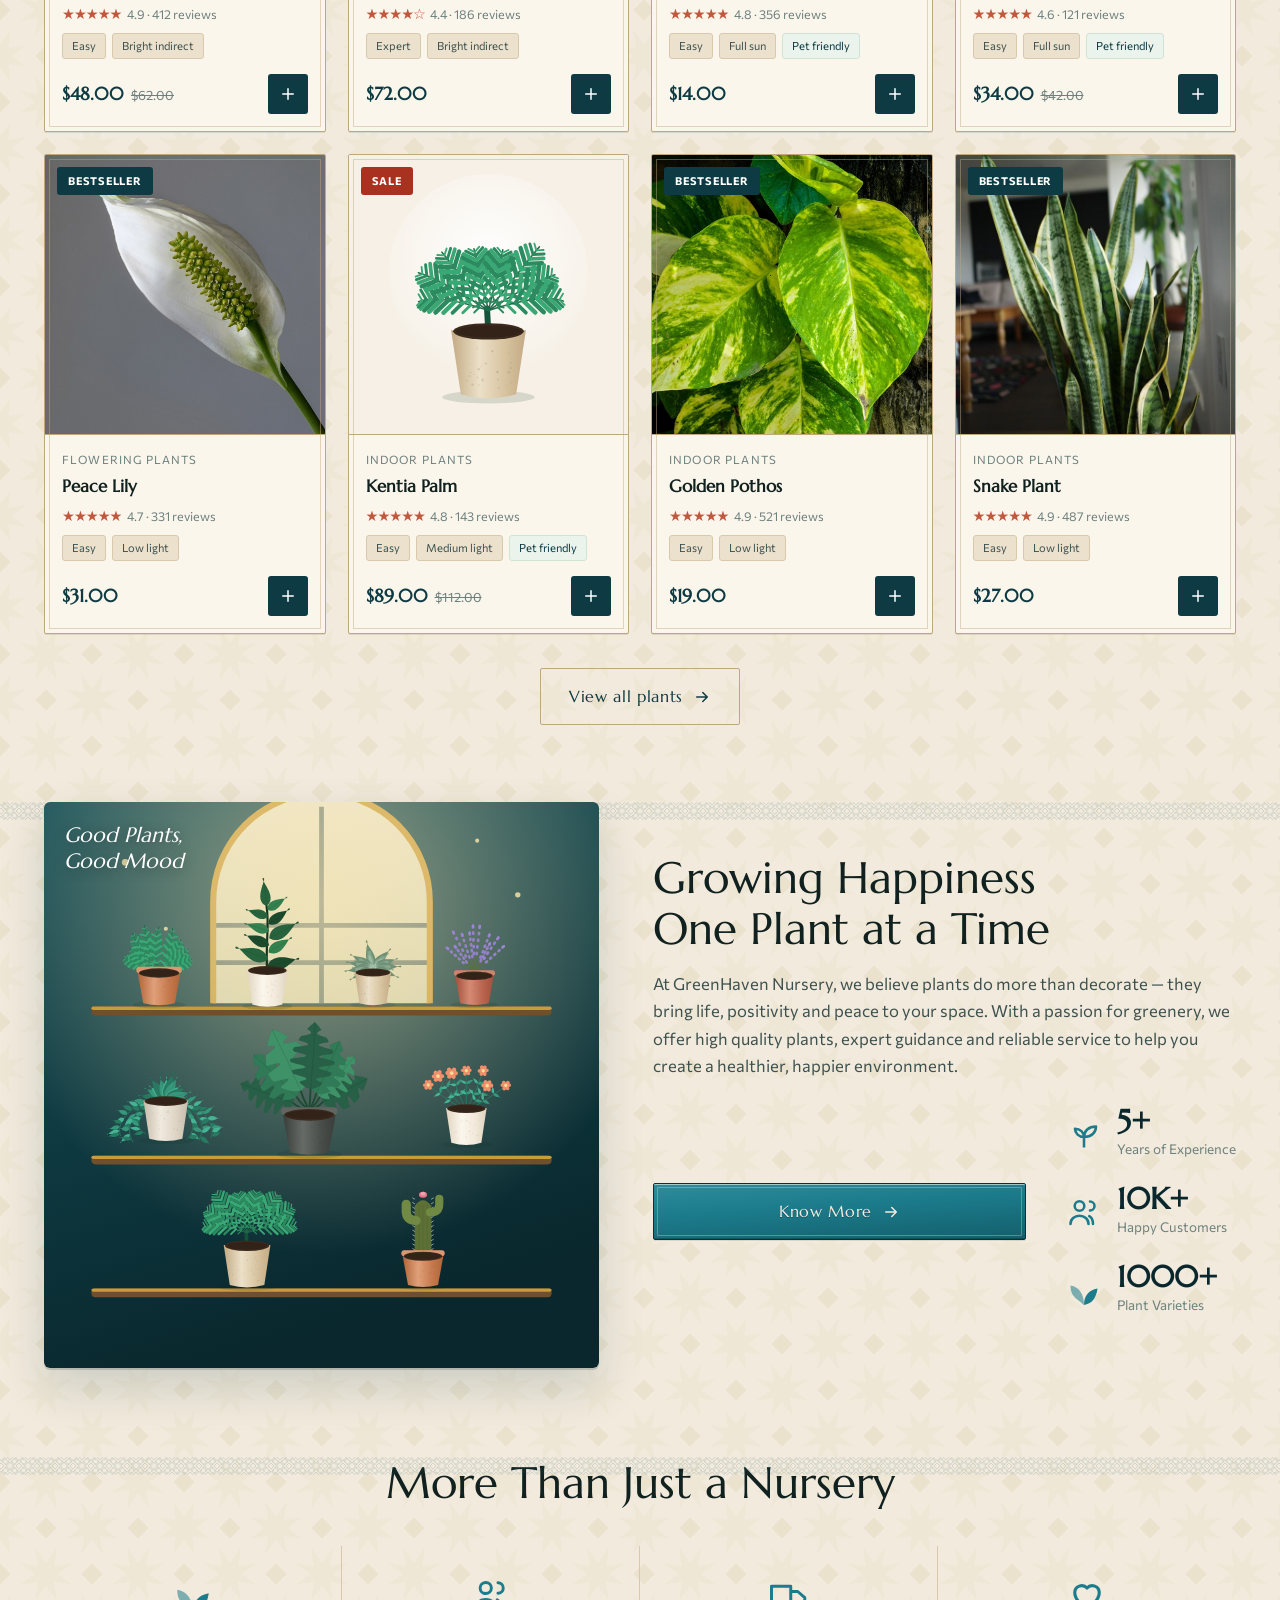
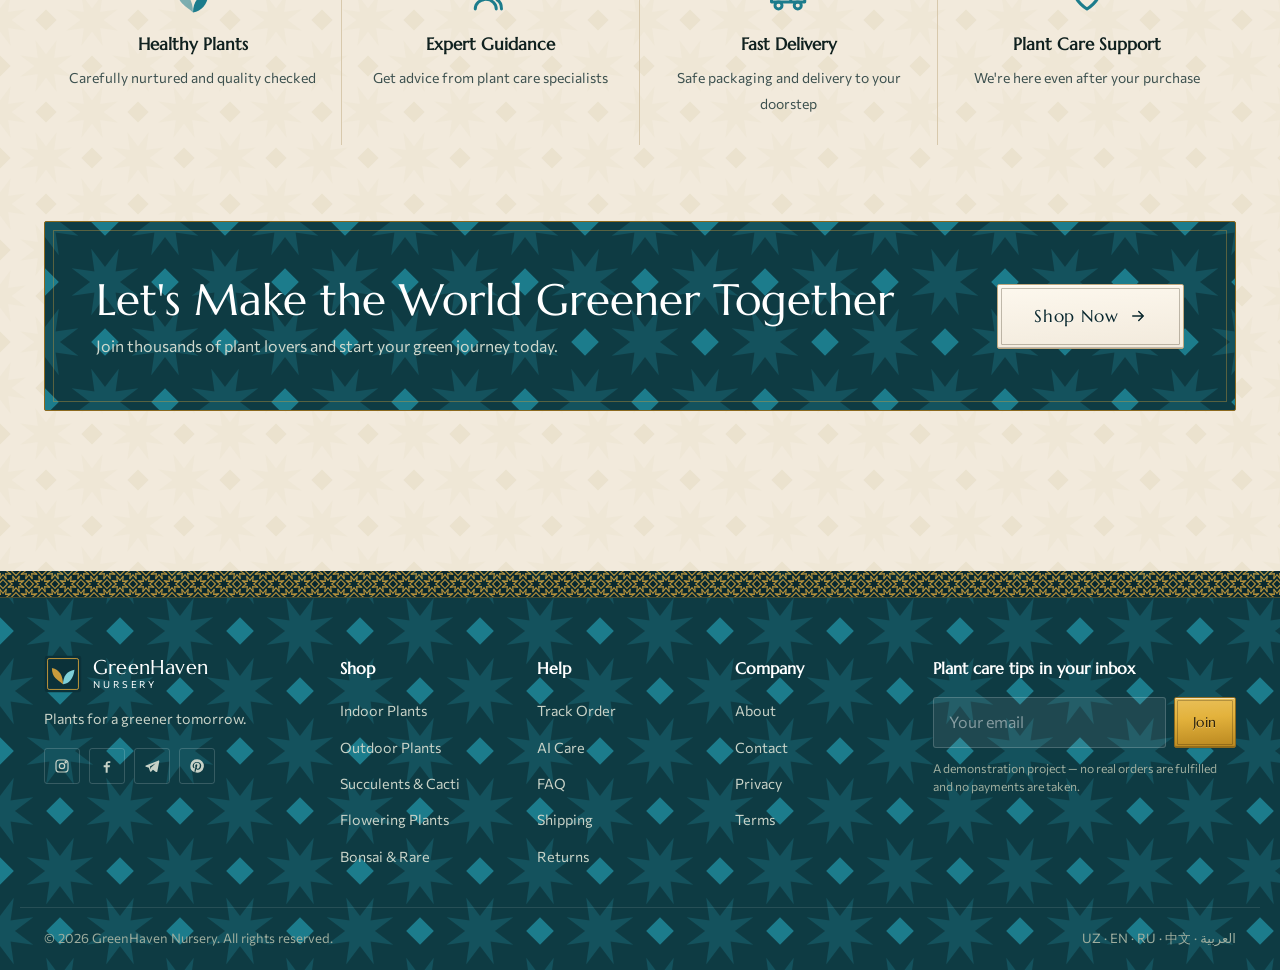
==== commit c1448635: "Real photographs for 25 of 30 plants, with attribution Adds 12 more photos from Openverse on top of " ====
--- a/index.html
+++ b/index.html
@@ -177,6 +177,7 @@
 
 <script src="assets/js/i18n.js"></script>
 <script src="assets/js/data.js"></script>
+<script src="assets/js/credits.js"></script>
 <script src="assets/js/kb.js"></script>
 <script src="assets/js/kb-topics.js"></script>
 <script src="assets/js/kb-topics2.js"></script>
--- a/assets/css/style.css
+++ b/assets/css/style.css
@@ -1038,3 +1038,12 @@
   font-size: .85rem;
 }
 .drawer-pickers button.on { background: var(--brand); border-color: var(--brand); color: #fff; }
+
+/* photograph credits (CC BY-SA requires attribution) */
+.credit-list { list-style: none; margin: 18px 0 0; padding: 0;
+  display: grid; grid-template-columns: repeat(auto-fill, minmax(260px, 1fr)); gap: 10px; }
+.credit-list li { background: var(--surface); border: 1px solid var(--line);
+  padding: 11px 14px; font-size: .84rem; }
+.credit-list b { display: block; font-family: var(--display); font-size: .96rem; }
+.credit-list span { color: var(--ink-3); }
+.credit-list a { color: var(--brand-2); text-decoration: underline; text-underline-offset: 2px; }
